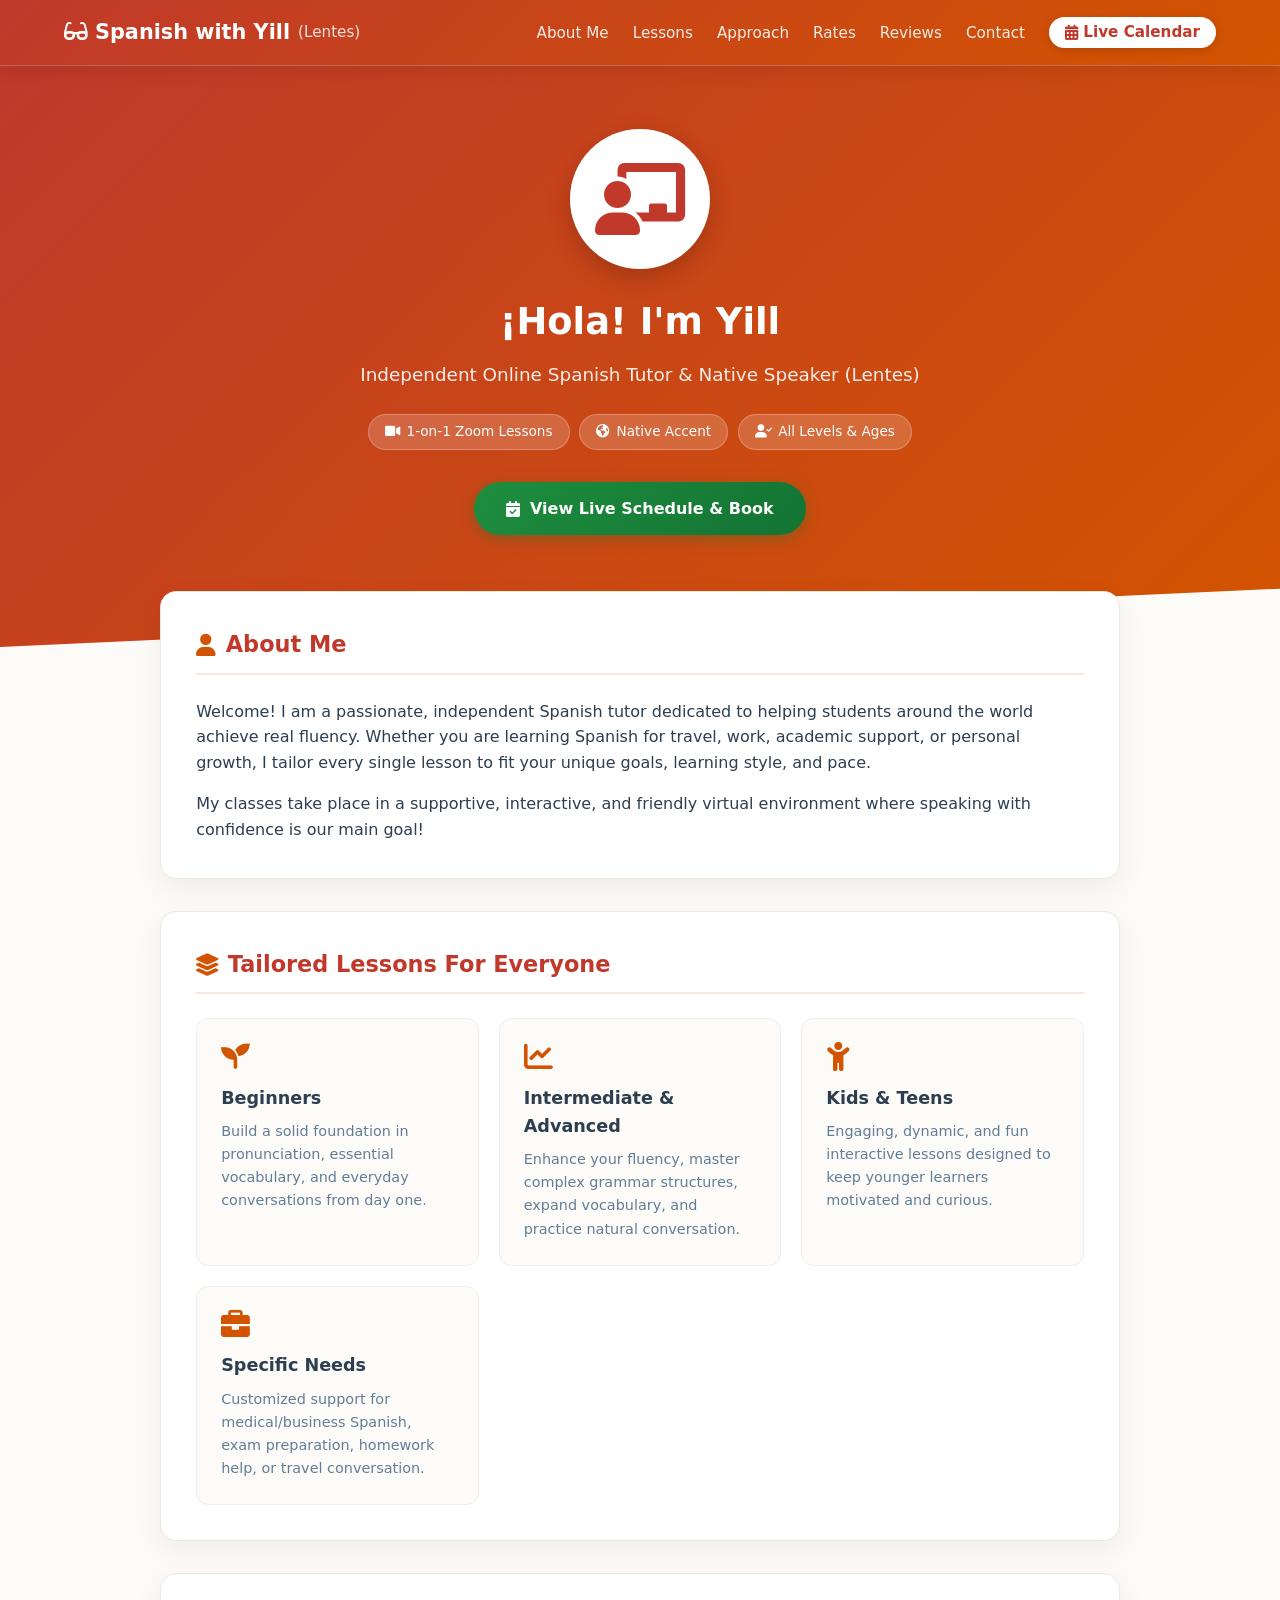
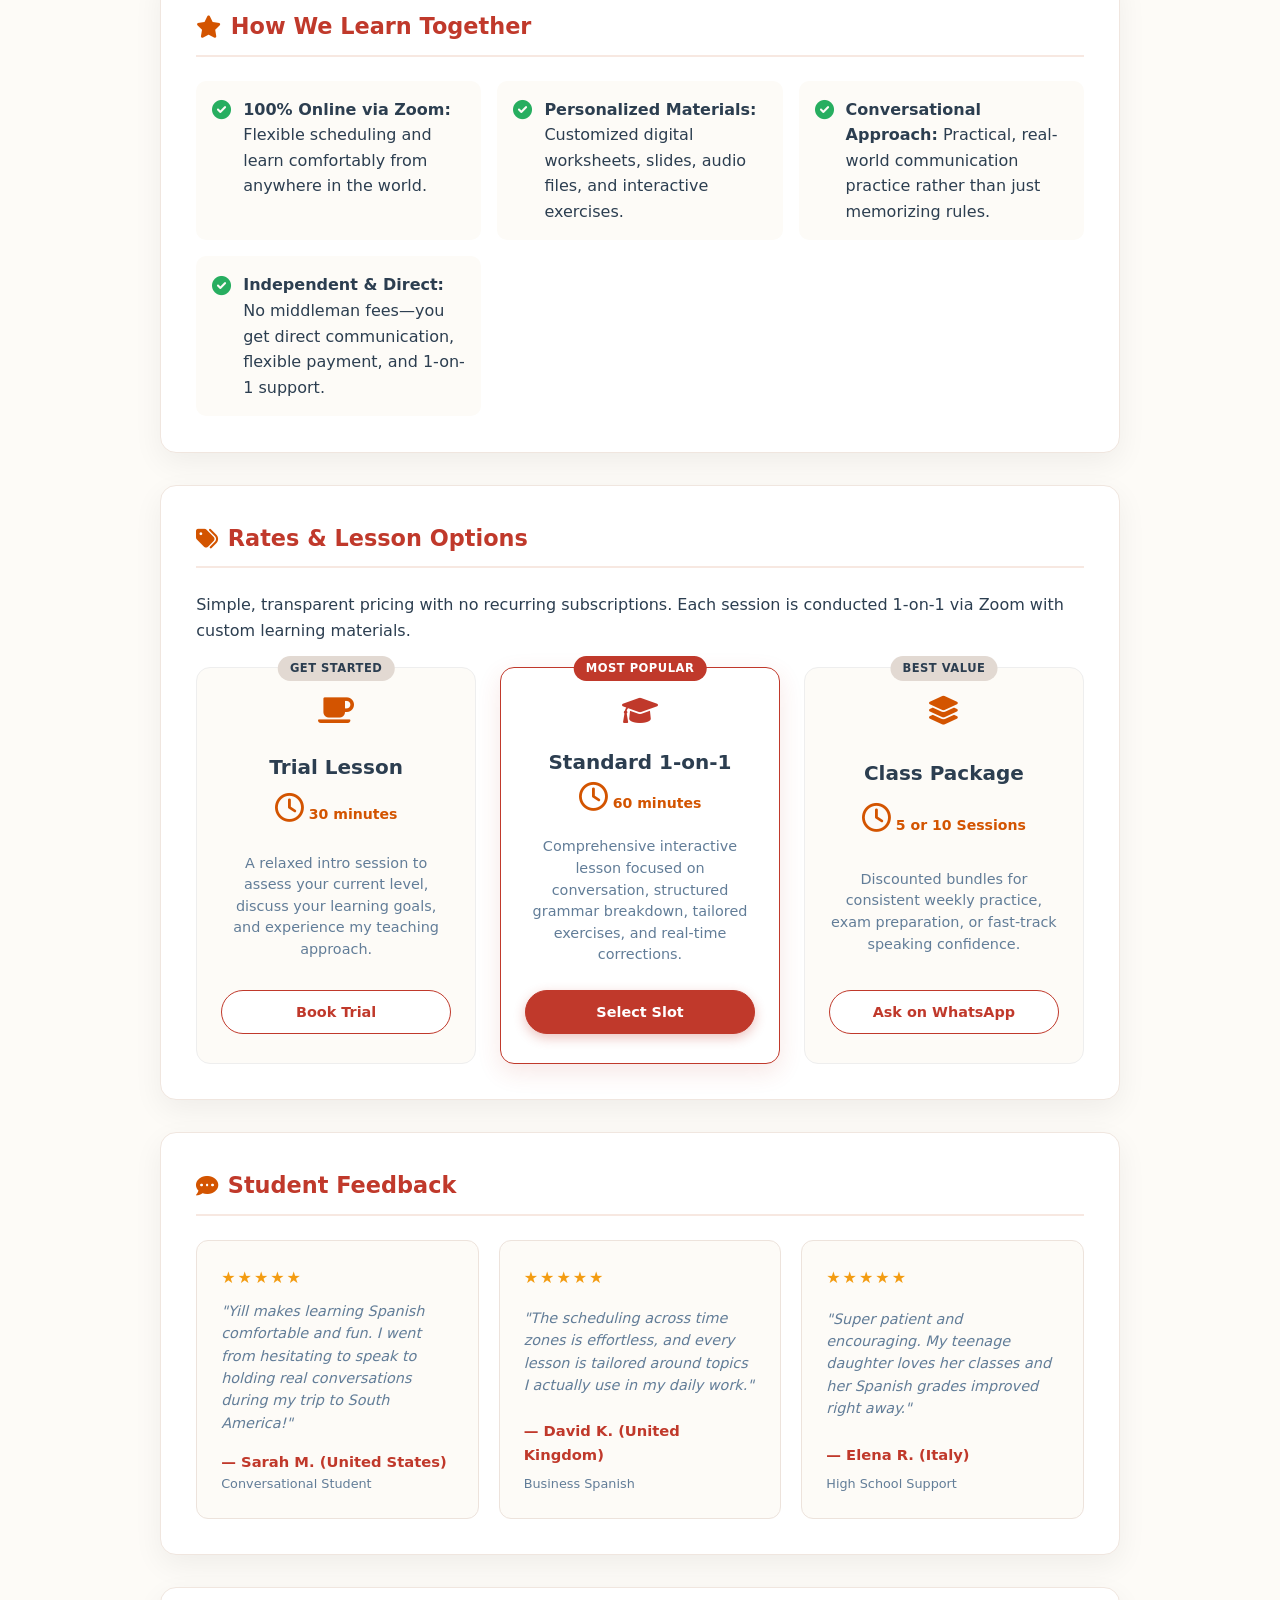
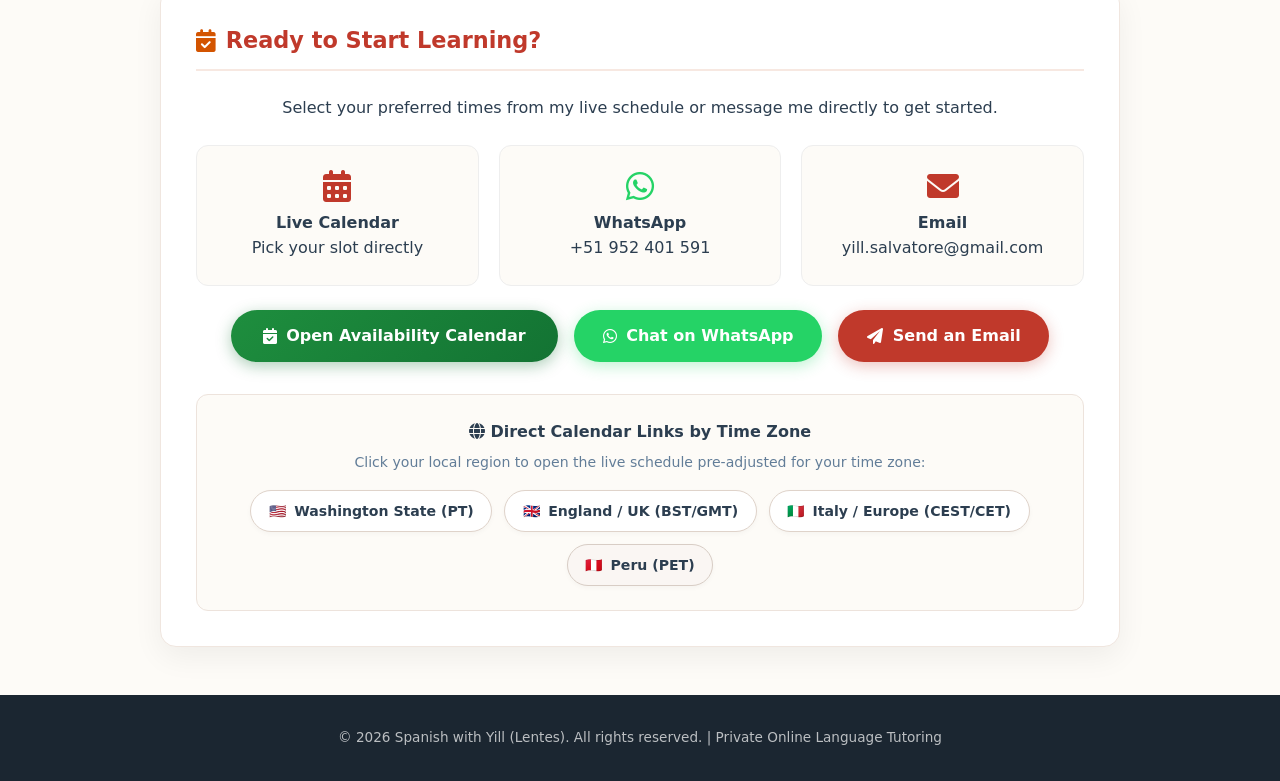
==== index.html @ 36ac023a "cards?" ====
<!DOCTYPE html>
<html lang="en">
<head>
    <meta charset="UTF-8">
    <meta name="viewport" content="width=device-width, initial-scale=1.0">
    <title>Spanish with Yill (Lentes) | Private Online Spanish Tutor</title>
    
    <!-- Meta & Open Graph tags for social / WhatsApp link preview -->
    <meta name="description" content="Personalized 1-on-1 online Spanish tutoring for all levels. Interactive conversational lessons with a native speaker. Check live availability and book your session.">
    <meta property="og:title" content="Spanish with Yill (Lentes) | Private Online Spanish Tutor">
    <meta property="og:description" content="Personalized 1-on-1 online Spanish lessons. Check my live calendar and book your session easily.">
    <meta property="og:type" content="website">

    <!-- Fonts & Icons -->
    <link href="https://cdnjs.cloudflare.com/ajax/libs/font-awesome/6.0.0/css/all.min.css" rel="stylesheet">
    <link rel="stylesheet" href="css/landing.css">
</head>
<body>

    <!-- Navigation Header -->
    <header>
        <div class="nav-container">
            <a href="index.html" class="logo">
                <i class="fas fa-glasses"></i> Spanish with Yill <span style="font-weight: 400; font-size: 0.95rem; opacity: 0.85;">(Lentes)</span>
            </a>
            <button class="mobile-toggle" id="mobileMenuBtn" aria-label="Toggle navigation">
                <i class="fas fa-bars"></i>
            </button>
            <ul class="nav-links" id="navLinks">
                <li><a href="#about">About Me</a></li>
                <li><a href="#services">Lessons</a></li>
                <li><a href="#methodology">Approach</a></li>
                <li><a href="#pricing">Rates</a></li>
                <li><a href="#reviews">Reviews</a></li>
                <li><a href="#contact">Contact</a></li>
                <li><a href="spanish-classes.html" class="nav-cta"><i class="fas fa-calendar-alt"></i> Live Calendar</a></li>
            </ul>
        </div>
    </header>

    <!-- Hero Section -->
    <section class="hero">
        <div class="hero-content">
            <div class="profile-avatar">
                <i class="fas fa-chalkboard-teacher"></i>
            </div>
            <h1>¡Hola! I'm Yill</h1>
            <p class="subtitle">Independent Online Spanish Tutor & Native Speaker (Lentes)</p>
            <div class="hero-tags">
                <span class="tag"><i class="fas fa-video"></i> 1-on-1 Zoom Lessons</span>
                <span class="tag"><i class="fas fa-globe-americas"></i> Native Accent</span>
                <span class="tag"><i class="fas fa-user-check"></i> All Levels & Ages</span>
            </div>
            <div class="hero-cta">
                <a href="spanish-classes.html" class="btn-calendar">
                    <i class="fas fa-calendar-check"></i> View Live Schedule & Book
                </a>
            </div>
        </div>
    </section>

    <!-- Main Container -->
    <main class="container">

        <!-- About Me Section -->
        <section id="about" class="card">
            <h2 class="section-title"><i class="fas fa-user"></i> About Me</h2>
            <p>
                Welcome! I am a passionate, independent Spanish tutor dedicated to helping students around the world achieve real fluency. Whether you are learning Spanish for travel, work, academic support, or personal growth, I tailor every single lesson to fit your unique goals, learning style, and pace.
            </p>
            <p style="margin-top: 1rem;">
                My classes take place in a supportive, interactive, and friendly virtual environment where speaking with confidence is our main goal!
            </p>
        </section>

        <!-- Services / Who I Teach Section -->
        <section id="services" class="card">
            <h2 class="section-title"><i class="fas fa-layer-group"></i> Tailored Lessons For Everyone</h2>
            <div class="services-grid">
                <div class="service-box">
                    <i class="fas fa-seedling"></i>
                    <h3>Beginners</h3>
                    <p>Build a solid foundation in pronunciation, essential vocabulary, and everyday conversations from day one.</p>
                </div>
                <div class="service-box">
                    <i class="fas fa-chart-line"></i>
                    <h3>Intermediate & Advanced</h3>
                    <p>Enhance your fluency, master complex grammar structures, expand vocabulary, and practice natural conversation.</p>
                </div>
                <div class="service-box">
                    <i class="fas fa-child"></i>
                    <h3>Kids & Teens</h3>
                    <p>Engaging, dynamic, and fun interactive lessons designed to keep younger learners motivated and curious.</p>
                </div>
                <div class="service-box">
                    <i class="fas fa-briefcase"></i>
                    <h3>Specific Needs</h3>
                    <p>Customized support for medical/business Spanish, exam preparation, homework help, or travel conversation.</p>
                </div>
            </div>
        </section>

        <!-- Methodology Section -->
        <section id="methodology" class="card">
            <h2 class="section-title"><i class="fas fa-star"></i> How We Learn Together</h2>
            <ul class="features-list">
                <li>
                    <i class="fas fa-check-circle"></i>
                    <div>
                        <strong>100% Online via Zoom:</strong> Flexible scheduling and learn comfortably from anywhere in the world.
                    </div>
                </li>
                <li>
                    <i class="fas fa-check-circle"></i>
                    <div>
                        <strong>Personalized Materials:</strong> Customized digital worksheets, slides, audio files, and interactive exercises.
                    </div>
                </li>
                <li>
                    <i class="fas fa-check-circle"></i>
                    <div>
                        <strong>Conversational Approach:</strong> Practical, real-world communication practice rather than just memorizing rules.
                    </div>
                </li>
                <li>
                    <i class="fas fa-check-circle"></i>
                    <div>
                        <strong>Independent & Direct:</strong> No middleman fees—you get direct communication, flexible payment, and 1-on-1 support.
                    </div>
                </li>
            </ul>
        </section>

        <!-- Rates & Packages Section -->
        <section id="pricing" class="card">
            <h2 class="section-title"><i class="fas fa-tags"></i> Rates & Lesson Options</h2>
            <p style="margin-bottom: 1.5rem;">
                Simple, transparent pricing with no recurring subscriptions. Each session is conducted 1-on-1 via Zoom with custom learning materials.
            </p>
            <div class="services-grid pricing-grid">
                <div class="service-box pricing-card">
                    <div class="pricing-badge">Get Started</div>
                    <i class="fas fa-coffee" style="font-size: 1.8rem; color: var(--secondary); margin-bottom: 0.75rem;"></i>
                    <h3>Trial Lesson</h3>
                    <div class="pricing-time"><i class="far fa-clock"></i> 30 minutes</div>
                    <p class="pricing-desc">A relaxed intro session to assess your current level, discuss your learning goals, and experience my teaching approach.</p>
                    <a href="spanish-classes.html" class="btn-price-cta">Book Trial</a>
                </div>
                <div class="service-box pricing-card featured">
                    <div class="pricing-badge highlight">Most Popular</div>
                    <i class="fas fa-graduation-cap" style="font-size: 1.8rem; color: var(--primary); margin-bottom: 0.75rem;"></i>
                    <h3>Standard 1-on-1</h3>
                    <div class="pricing-time"><i class="far fa-clock"></i> 60 minutes</div>
                    <p class="pricing-desc">Comprehensive interactive lesson focused on conversation, structured grammar breakdown, tailored exercises, and real-time corrections.</p>
                    <a href="spanish-classes.html" class="btn-price-cta featured-btn">Select Slot</a>
                </div>
                <div class="service-box pricing-card">
                    <div class="pricing-badge">Best Value</div>
                    <i class="fas fa-layer-group" style="font-size: 1.8rem; color: var(--secondary); margin-bottom: 0.75rem;"></i>
                    <h3>Class Package</h3>
                    <div class="pricing-time"><i class="far fa-clock"></i> 5 or 10 Sessions</div>
                    <p class="pricing-desc">Discounted bundles for consistent weekly practice, exam preparation, or fast-track speaking confidence.</p>
                    <a href="https://wa.me/51952401591?text=Hi%20Yill,%20I'm%20interested%20in%20learning%20more%20about%20your%20class%20packages!" target="_blank" class="btn-price-cta">Ask on WhatsApp</a>
                </div>
            </div>
        </section>

        <!-- Student Reviews / Testimonials -->
        <section id="reviews" class="card">
            <h2 class="section-title"><i class="fas fa-comment-dots"></i> Student Feedback</h2>
            <div class="services-grid testimonials-grid">
                <div class="service-box testimonial-card">
                    <div class="stars">★★★★★</div>
                    <p class="quote">"Yill makes learning Spanish comfortable and fun. I went from hesitating to speak to holding real conversations during my trip to South America!"</p>
                    <div class="author">— Sarah M. (United States)</div>
                    <div class="role">Conversational Student</div>
                </div>
                <div class="service-box testimonial-card">
                    <div class="stars">★★★★★</div>
                    <p class="quote">"The scheduling across time zones is effortless, and every lesson is tailored around topics I actually use in my daily work."</p>
                    <div class="author">— David K. (United Kingdom)</div>
                    <div class="role">Business Spanish</div>
                </div>
                <div class="service-box testimonial-card">
                    <div class="stars">★★★★★</div>
                    <p class="quote">"Super patient and encouraging. My teenage daughter loves her classes and her Spanish grades improved right away."</p>
                    <div class="author">— Elena R. (Italy)</div>
                    <div class="role">High School Support</div>
                </div>
            </div>
        </section>

        <!-- Contact & Booking Section -->
        <section id="contact" class="card">
            <h2 class="section-title"><i class="fas fa-calendar-check"></i> Ready to Start Learning?</h2>
            <p style="text-align: center; margin-bottom: 1.5rem;">
                Select your preferred times from my live schedule or message me directly to get started.
            </p>
            
            <div class="contact-grid">
                <a href="spanish-classes.html" class="contact-card">
                    <i class="fas fa-calendar-alt"></i>
                    <h4>Live Calendar</h4>
                    <p>Pick your slot directly</p>
                </a>
                <a href="https://wa.me/51952401591" target="_blank" class="contact-card">
                    <i class="fab fa-whatsapp" style="color: #25d366;"></i>
                    <h4>WhatsApp</h4>
                    <p>+51 952 401 591</p>
                </a>
                <a href="mailto:yill.salvatore@gmail.com" class="contact-card">
                    <i class="fas fa-envelope"></i>
                    <h4>Email</h4>
                    <p>yill.salvatore@gmail.com</p>
                </a>
            </div>

            <!-- Primary Action Buttons -->
            <div class="cta-container">
                <a href="spanish-classes.html" class="btn-calendar">
                    <i class="fas fa-calendar-check"></i> Open Availability Calendar
                </a>
                <a href="https://wa.me/51952401591" target="_blank" class="btn-whatsapp">
                    <i class="fab fa-whatsapp"></i> Chat on WhatsApp
                </a>
                <a href="mailto:yill.salvatore@gmail.com" class="btn-email">
                    <i class="fas fa-paper-plane"></i> Send an Email
                </a>
            </div>

            <!-- Timezone Direct Links (Peru at the end) -->
            <div class="tz-selector-card">
                <h4><i class="fas fa-globe"></i> Direct Calendar Links by Time Zone</h4>
                <p>Click your local region to open the live schedule pre-adjusted for your time zone:</p>
                <div class="tz-badges">
                    <a href="washington.html" class="tz-badge">
                        <span>🇺🇸</span> Washington State (PT)
                    </a>
                    <a href="london.html" class="tz-badge">
                        <span>🇬🇧</span> England / UK (BST/GMT)
                    </a>
                    <a href="rome.html" class="tz-badge">
                        <span>🇮🇹</span> Italy / Europe (CEST/CET)
                    </a>
                    <a href="peru.html" class="tz-badge" style="background: #faf6f3; border-color: #d8cdc5;">
                        <span>🇵🇪</span> Peru (PET)
                    </a>
                </div>
            </div>
        </section>

    </main>

    <!-- Footer -->
    <footer>
        <p>&copy; 2026 Spanish with Yill (Lentes). All rights reserved. | Private Online Language Tutoring</p>
    </footer>

    <!-- JavaScript -->
    <script src="js/landing.js"></script>
</body>
</html>
---- css/landing.css ----
:root {
    --primary: #c0392b; /* Warm Red/Spanish feel */
    --secondary: #d35400; /* Vibrant Orange */
    --accent: #f1c40f; /* Warm Gold */
    --bg-light: #fdfbf7; /* Warm Off-White */
    --text-dark: #2c3e50;
    --text-muted: #627d98;
    --white: #ffffff;
    --card-shadow: 0 10px 30px rgba(0, 0, 0, 0.06);
    --transition: all 0.3s cubic-bezier(0.25, 0.8, 0.25, 1);
}

* {
    margin: 0;
    padding: 0;
    box-sizing: border-box;
    font-family: 'Segoe UI', system-ui, -apple-system, sans-serif;
}

html {
    scroll-behavior: smooth;
}

body {
    background-color: var(--bg-light);
    color: var(--text-dark);
    line-height: 1.6;
    overflow-x: hidden;
}

/* Navigation */
header {
    background: linear-gradient(135deg, var(--primary), var(--secondary));
    color: var(--white);
    padding: 1rem 0;
    position: sticky;
    top: 0;
    z-index: 1000;
    box-shadow: 0 4px 20px rgba(0,0,0,0.1);
}

.nav-container {
    max-width: 1200px;
    margin: 0 auto;
    display: flex;
    justify-content: space-between;
    align-items: center;
    padding: 0 1.5rem;
}

.logo {
    font-size: 1.3rem;
    font-weight: 700;
    display: flex;
    align-items: center;
    gap: 0.5rem;
    color: var(--white);
    text-decoration: none;
}

.nav-links {
    display: flex;
    list-style: none;
    gap: 1.5rem;
    align-items: center;
}

.nav-links a {
    color: rgba(255, 255, 255, 0.9);
    text-decoration: none;
    font-weight: 500;
    font-size: 0.95rem;
    transition: var(--transition);
}

.nav-links a:hover {
    color: var(--accent);
}

.nav-cta {
    background: var(--white);
    color: var(--primary) !important;
    padding: 0.4rem 1rem;
    border-radius: 20px;
    font-weight: 600 !important;
    box-shadow: 0 2px 8px rgba(0,0,0,0.15);
}

.nav-cta:hover {
    background: var(--accent);
    color: var(--text-dark) !important;
    transform: translateY(-1px);
}

/* Mobile Menu Toggle Button */
.mobile-toggle {
    display: none;
    background: none;
    border: none;
    color: var(--white);
    font-size: 1.5rem;
    cursor: pointer;
}

/* Hero Section */
.hero {
    background: linear-gradient(135deg, var(--primary), var(--secondary));
    color: var(--white);
    padding: 4rem 1.5rem 7rem;
    text-align: center;
    clip-path: polygon(0 0, 100% 0, 100% 90%, 0 100%);
}

.hero-content {
    max-width: 800px;
    margin: 0 auto;
    animation: fadeInUp 0.8s ease-out;
}

.profile-avatar {
    width: 140px;
    height: 140px;
    margin: 0 auto 1.5rem;
    border-radius: 50%;
    border: 4px solid rgba(255, 255, 255, 0.4);
    background: var(--white);
    color: var(--primary);
    display: flex;
    align-items: center;
    justify-content: center;
    font-size: 4.5rem;
    box-shadow: 0 8px 25px rgba(0,0,0,0.2);
    transition: var(--transition);
}

.profile-avatar:hover {
    transform: scale(1.05) rotate(3deg);
    border-color: var(--accent);
}

.hero h1 {
    font-size: 2.3rem;
    margin-bottom: 0.5rem;
    font-weight: 800;
}

.hero p.subtitle {
    font-size: 1.15rem;
    color: rgba(255, 255, 255, 0.9);
    margin-bottom: 1.5rem;
}

.hero-tags {
    display: flex;
    justify-content: center;
    gap: 0.6rem;
    flex-wrap: wrap;
}

.tag {
    background: rgba(255, 255, 255, 0.18);
    backdrop-filter: blur(5px);
    padding: 0.4rem 1rem;
    border-radius: 50px;
    font-size: 0.85rem;
    border: 1px solid rgba(255, 255, 255, 0.25);
    display: flex;
    align-items: center;
    gap: 0.4rem;
}

.hero-cta {
    margin-top: 2rem;
    display: flex;
    justify-content: center;
    gap: 1rem;
    flex-wrap: wrap;
}

/* Main Container */
.container {
    max-width: 1000px;
    margin: -3.5rem auto 3rem;
    padding: 0 1.25rem;
    position: relative;
    z-index: 10;
}

/* Card Section */
.card {
    background: var(--white);
    border-radius: 16px;
    padding: 2.2rem;
    margin-bottom: 2rem;
    box-shadow: var(--card-shadow);
    opacity: 1;
    transform: none;
    transition: var(--transition);
    border: 1px solid #f0e6df;
}

.card.visible {
    opacity: 1;
    transform: translateY(0);
}

.section-title {
    font-size: 1.4rem;
    color: var(--primary);
    margin-bottom: 1.5rem;
    display: flex;
    align-items: center;
    gap: 0.6rem;
    border-bottom: 2px solid #f7e8e1;
    padding-bottom: 0.6rem;
}

.section-title i {
    color: var(--secondary);
}

/* Services Grid */
.services-grid {
    display: grid;
    grid-template-columns: repeat(auto-fit, minmax(220px, 1fr));
    gap: 1.25rem;
}

.service-box {
    background: var(--bg-light);
    border-radius: 12px;
    padding: 1.5rem;
    border: 1px solid #eee;
    transition: var(--transition);
    text-align: left;
}

.service-box:hover {
    transform: translateY(-5px);
    box-shadow: 0 8px 20px rgba(0,0,0,0.05);
    border-color: var(--secondary);
}

.service-box i {
    font-size: 1.8rem;
    color: var(--secondary);
    margin-bottom: 0.75rem;
}

.service-box h3 {
    font-size: 1.1rem;
    margin-bottom: 0.5rem;
    color: var(--text-dark);
}

.service-box p {
    font-size: 0.9rem;
    color: var(--text-muted);
}

/* Methodology List */
.features-list {
    list-style: none;
    display: grid;
    grid-template-columns: repeat(auto-fit, minmax(280px, 1fr));
    gap: 1rem;
}

.features-list li {
    display: flex;
    align-items: flex-start;
    gap: 0.75rem;
    background: var(--bg-light);
    padding: 1rem;
    border-radius: 10px;
}

.features-list i {
    color: #27ae60;
    font-size: 1.2rem;
    margin-top: 0.2rem;
}

/* Call To Action Buttons */
.cta-container {
    display: flex;
    gap: 1rem;
    justify-content: center;
    flex-wrap: wrap;
    margin-top: 1.5rem;
}

.btn-calendar {
    background: linear-gradient(135deg, #1e8e3e, #137333);
    color: var(--white);
    text-decoration: none;
    padding: 0.85rem 2rem;
    border-radius: 30px;
    font-weight: 700;
    display: inline-flex;
    align-items: center;
    gap: 0.6rem;
    box-shadow: 0 4px 15px rgba(19, 115, 51, 0.35);
    transition: var(--transition);
}

.btn-calendar:hover {
    background: linear-gradient(135deg, #1b8037, #0d5c27);
    transform: translateY(-2px);
    box-shadow: 0 6px 20px rgba(19, 115, 51, 0.45);
}

.btn-zoom {
    background: #2D8CFF; /* Zoom Blue */
    color: var(--white);
    text-decoration: none;
    padding: 0.8rem 1.8rem;
    border-radius: 30px;
    font-weight: 600;
    display: inline-flex;
    align-items: center;
    gap: 0.6rem;
    box-shadow: 0 4px 15px rgba(45, 140, 255, 0.3);
    transition: var(--transition);
    border: none;
    cursor: pointer;
}

.btn-zoom:hover {
    background: #1a73e8;
    transform: translateY(-2px);
}

.btn-whatsapp {
    background: #25d366;
    color: var(--white);
    text-decoration: none;
    padding: 0.8rem 1.8rem;
    border-radius: 30px;
    font-weight: 600;
    display: inline-flex;
    align-items: center;
    gap: 0.6rem;
    box-shadow: 0 4px 15px rgba(37, 211, 102, 0.3);
    transition: var(--transition);
}

.btn-whatsapp:hover {
    background: #1ebd56;
    transform: translateY(-2px);
}

.btn-email {
    background: var(--primary);
    color: var(--white);
    text-decoration: none;
    padding: 0.8rem 1.8rem;
    border-radius: 30px;
    font-weight: 600;
    display: inline-flex;
    align-items: center;
    gap: 0.6rem;
    box-shadow: 0 4px 15px rgba(192, 57, 43, 0.3);
    transition: var(--transition);
}

.btn-email:hover {
    background: #a93226;
    transform: translateY(-2px);
}

/* Timezone Quick Links Box */
.tz-selector-card {
    margin-top: 2rem;
    background: var(--bg-light);
    border: 1px solid #ede3dc;
    border-radius: 12px;
    padding: 1.5rem;
    text-align: center;
}

.tz-selector-card h4 {
    font-size: 1rem;
    color: var(--text-dark);
    margin-bottom: 0.4rem;
}

.tz-selector-card p {
    font-size: 0.88rem;
    color: var(--text-muted);
    margin-bottom: 1rem;
}

.tz-badges {
    display: flex;
    flex-wrap: wrap;
    justify-content: center;
    gap: 0.75rem;
}

.tz-badge {
    background: var(--white);
    border: 1.5px solid #dfd3ca;
    color: var(--text-dark);
    padding: 0.55rem 1.1rem;
    border-radius: 24px;
    font-size: 0.88rem;
    font-weight: 600;
    text-decoration: none;
    display: inline-flex;
    align-items: center;
    gap: 0.45rem;
    transition: var(--transition);
    box-shadow: 0 2px 5px rgba(0,0,0,0.03);
}

.tz-badge:hover {
    background: var(--primary);
    color: var(--white);
    border-color: var(--primary);
    transform: translateY(-2px);
    box-shadow: 0 4px 12px rgba(192, 57, 43, 0.25);
}

/* Contact Box Grid */
.contact-grid {
    display: grid;
    grid-template-columns: repeat(auto-fit, minmax(200px, 1fr));
    gap: 1.25rem;
    text-align: center;
}

.contact-card {
    padding: 1.5rem;
    border-radius: 12px;
    background: var(--bg-light);
    border: 1px solid #eee;
    text-decoration: none;
    color: inherit;
    display: block;
    transition: var(--transition);
}

.contact-card:hover {
    transform: translateY(-3px);
    border-color: var(--primary);
    box-shadow: 0 6px 16px rgba(0,0,0,0.05);
}

.contact-card i {
    font-size: 2rem;
    color: var(--primary);
    margin-bottom: 0.5rem;
}

/* Footer */
footer {
    text-align: center;
    padding: 2rem 1rem;
    background: #1b2631;
    color: rgba(255, 255, 255, 0.7);
    font-size: 0.85rem;
}

/* Animations */
@keyframes fadeInUp {
    from {
        opacity: 0;
        transform: translateY(20px);
    }
    to {
        opacity: 1;
        transform: translateY(0);
    }
}

/* Responsive Mobile Layout */
@media (max-width: 768px) {
    .mobile-toggle {
        display: block;
    }

    .nav-links {
        display: none;
        flex-direction: column;
        position: absolute;
        top: 100%;
        left: 0;
        width: 100%;
        background: var(--primary);
        padding: 1rem 0;
        box-shadow: 0 10px 15px rgba(0,0,0,0.1);
    }

    .nav-links.active {
        display: flex;
    }

    .nav-links li {
        text-align: center;
        padding: 0.5rem 0;
    }

    .hero {
        padding-top: 3rem;
    }

    .hero h1 {
        font-size: 1.8rem;
    }

    .hero p.subtitle {
        font-size: 1rem;
    }

    .card {
        padding: 1.5rem;
    }

    .cta-container {
        flex-direction: column;
    }

    .btn-calendar, .btn-zoom, .btn-whatsapp, .btn-email {
        width: 100%;
        justify-content: center;
    }

    .tz-badges {
        flex-direction: column;
    }

    .tz-badge {
        width: 100%;
        justify-content: center;
    }
}

/* Pricing Grid */
.pricing-grid {
    display: grid;
    grid-template-columns: repeat(auto-fit, minmax(240px, 1fr));
    gap: 1.5rem;
    margin-top: 1rem;
}

.pricing-card {
    background: var(--bg-light);
    border: 1.5px solid #eee;
    border-radius: 14px;
    padding: 1.8rem 1.5rem;
    text-align: center;
    position: relative;
    display: flex;
    flex-direction: column;
    justify-content: space-between;
    transition: var(--transition);
}

.pricing-card:hover {
    transform: translateY(-5px);
    box-shadow: 0 10px 25px rgba(0,0,0,0.06);
    border-color: var(--secondary);
}

.pricing-card.featured {
    border-color: var(--primary);
    background: var(--white);
    box-shadow: 0 8px 24px rgba(192, 57, 43, 0.12);
}

.pricing-badge {
    position: absolute;
    top: -12px;
    left: 50%;
    transform: translateX(-50%);
    background: #e2d9d2;
    color: var(--text-dark);
    font-size: 0.72rem;
    font-weight: 700;
    text-transform: uppercase;
    letter-spacing: 0.5px;
    padding: 3px 12px;
    border-radius: 20px;
}

.pricing-badge.highlight {
    background: var(--primary);
    color: var(--white);
}

.pricing-card h3 {
    font-size: 1.25rem;
    color: var(--text-dark);
    margin-top: 0.5rem;
    margin-bottom: 0.3rem;
}

.pricing-time {
    font-size: 0.88rem;
    color: var(--secondary);
    font-weight: 600;
    margin-bottom: 0.8rem;
    display: inline-flex;
    align-items: center;
    gap: 5px;
    justify-content: center;
}

.pricing-desc {
    font-size: 0.9rem;
    color: var(--text-muted);
    margin-bottom: 1.5rem;
    line-height: 1.5;
}

.btn-price-cta {
    background: var(--white);
    color: var(--primary);
    border: 1.5px solid var(--primary);
    padding: 0.6rem 1.4rem;
    border-radius: 25px;
    text-decoration: none;
    font-weight: 600;
    font-size: 0.9rem;
    display: inline-block;
    transition: var(--transition);
}

.btn-price-cta:hover {
    background: var(--primary);
    color: var(--white);
    transform: translateY(-2px);
}

.featured-btn {
    background: var(--primary);
    color: var(--white);
    box-shadow: 0 4px 12px rgba(192, 57, 43, 0.3);
}

.featured-btn:hover {
    background: #a93226;
}

/* Testimonials Grid */
.testimonials-grid {
    display: grid;
    grid-template-columns: repeat(auto-fit, minmax(260px, 1fr));
    gap: 1.25rem;
}

.testimonial-card {
    background: var(--bg-light);
    border: 1px solid #ede3dc;
    border-radius: 12px;
    padding: 1.5rem;
    display: flex;
    flex-direction: column;
    justify-content: space-between;
    transition: var(--transition);
}

.testimonial-card:hover {
    transform: translateY(-3px);
    box-shadow: 0 6px 18px rgba(0,0,0,0.05);
    border-color: var(--secondary);
}

.stars {
    color: #f39c12;
    font-size: 1rem;
    margin-bottom: 0.6rem;
    letter-spacing: 2px;
}

.quote {
    font-size: 0.92rem;
    color: var(--text-dark);
    font-style: italic;
    line-height: 1.55;
    margin-bottom: 1rem;
}

.author {
    font-weight: 700;
    font-size: 0.92rem;
    color: var(--primary);
}

.role {
    font-size: 0.8rem;
    color: var(--text-muted);
}
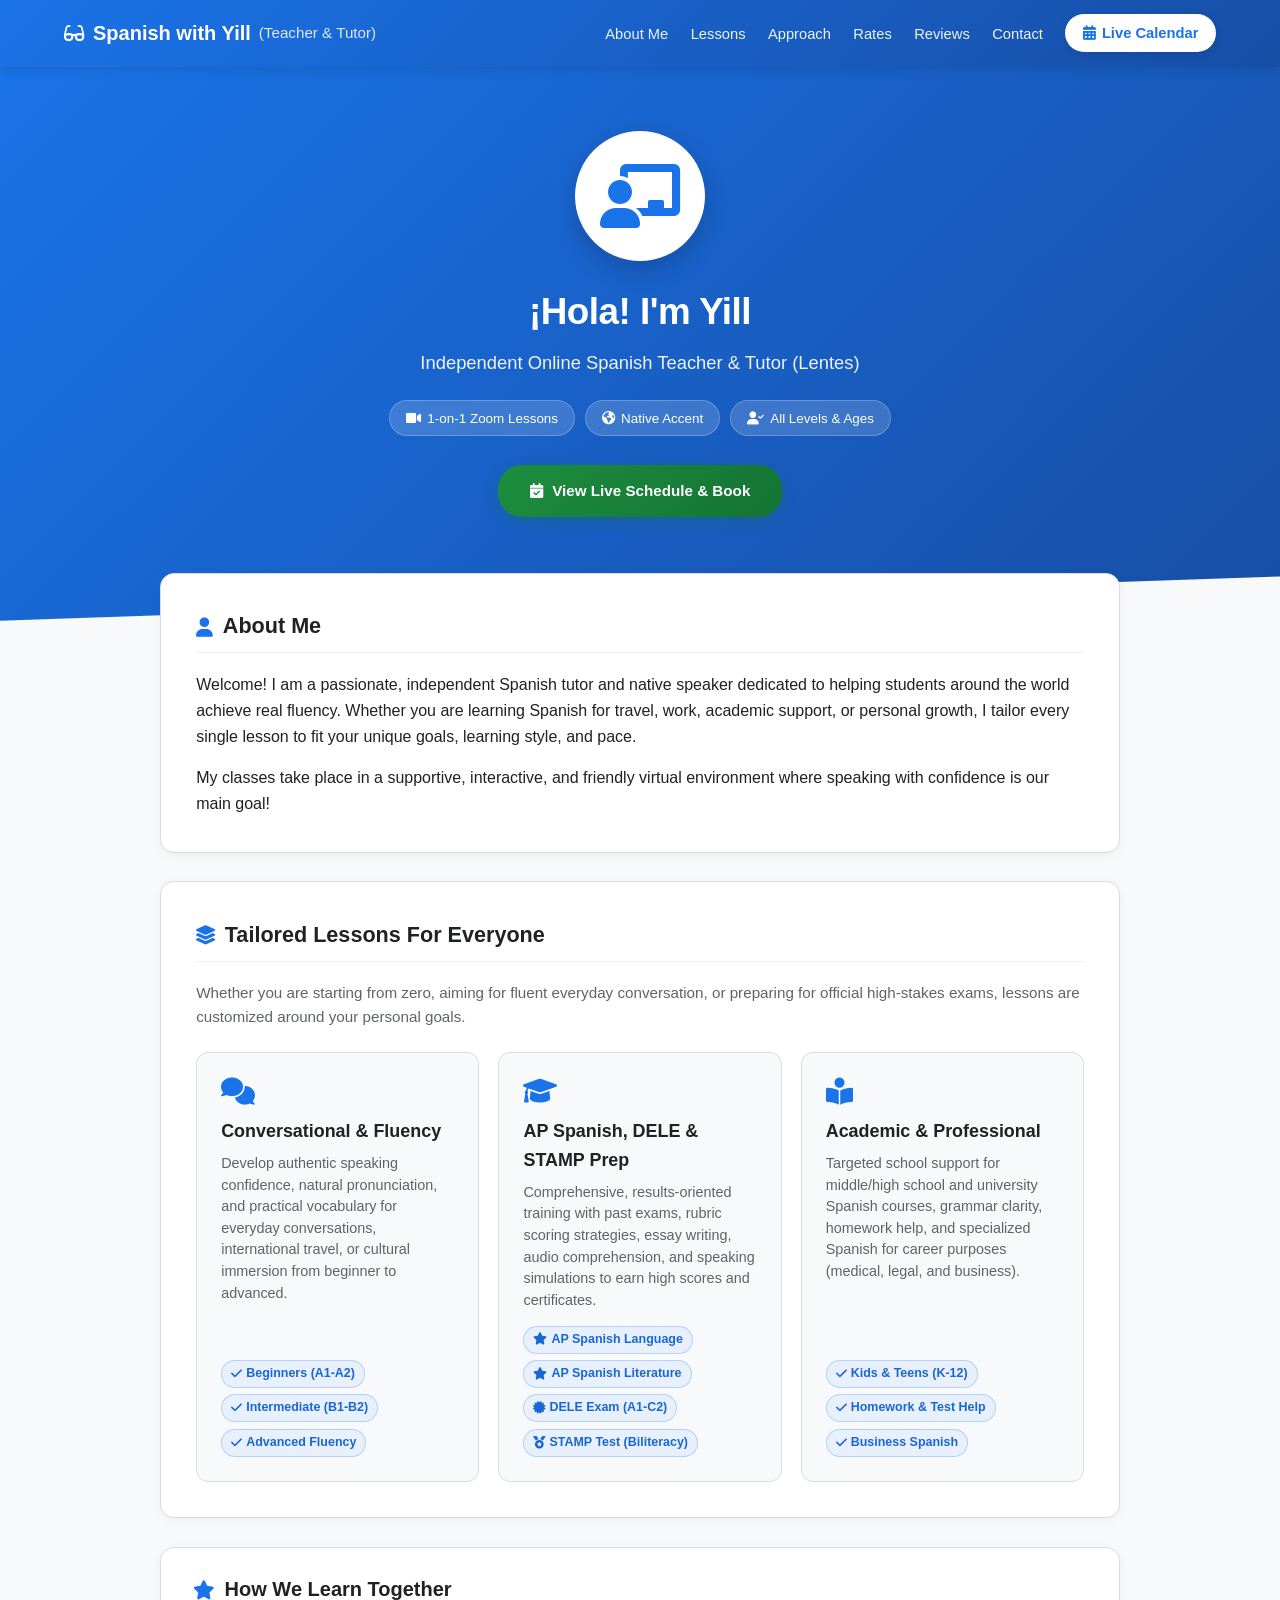
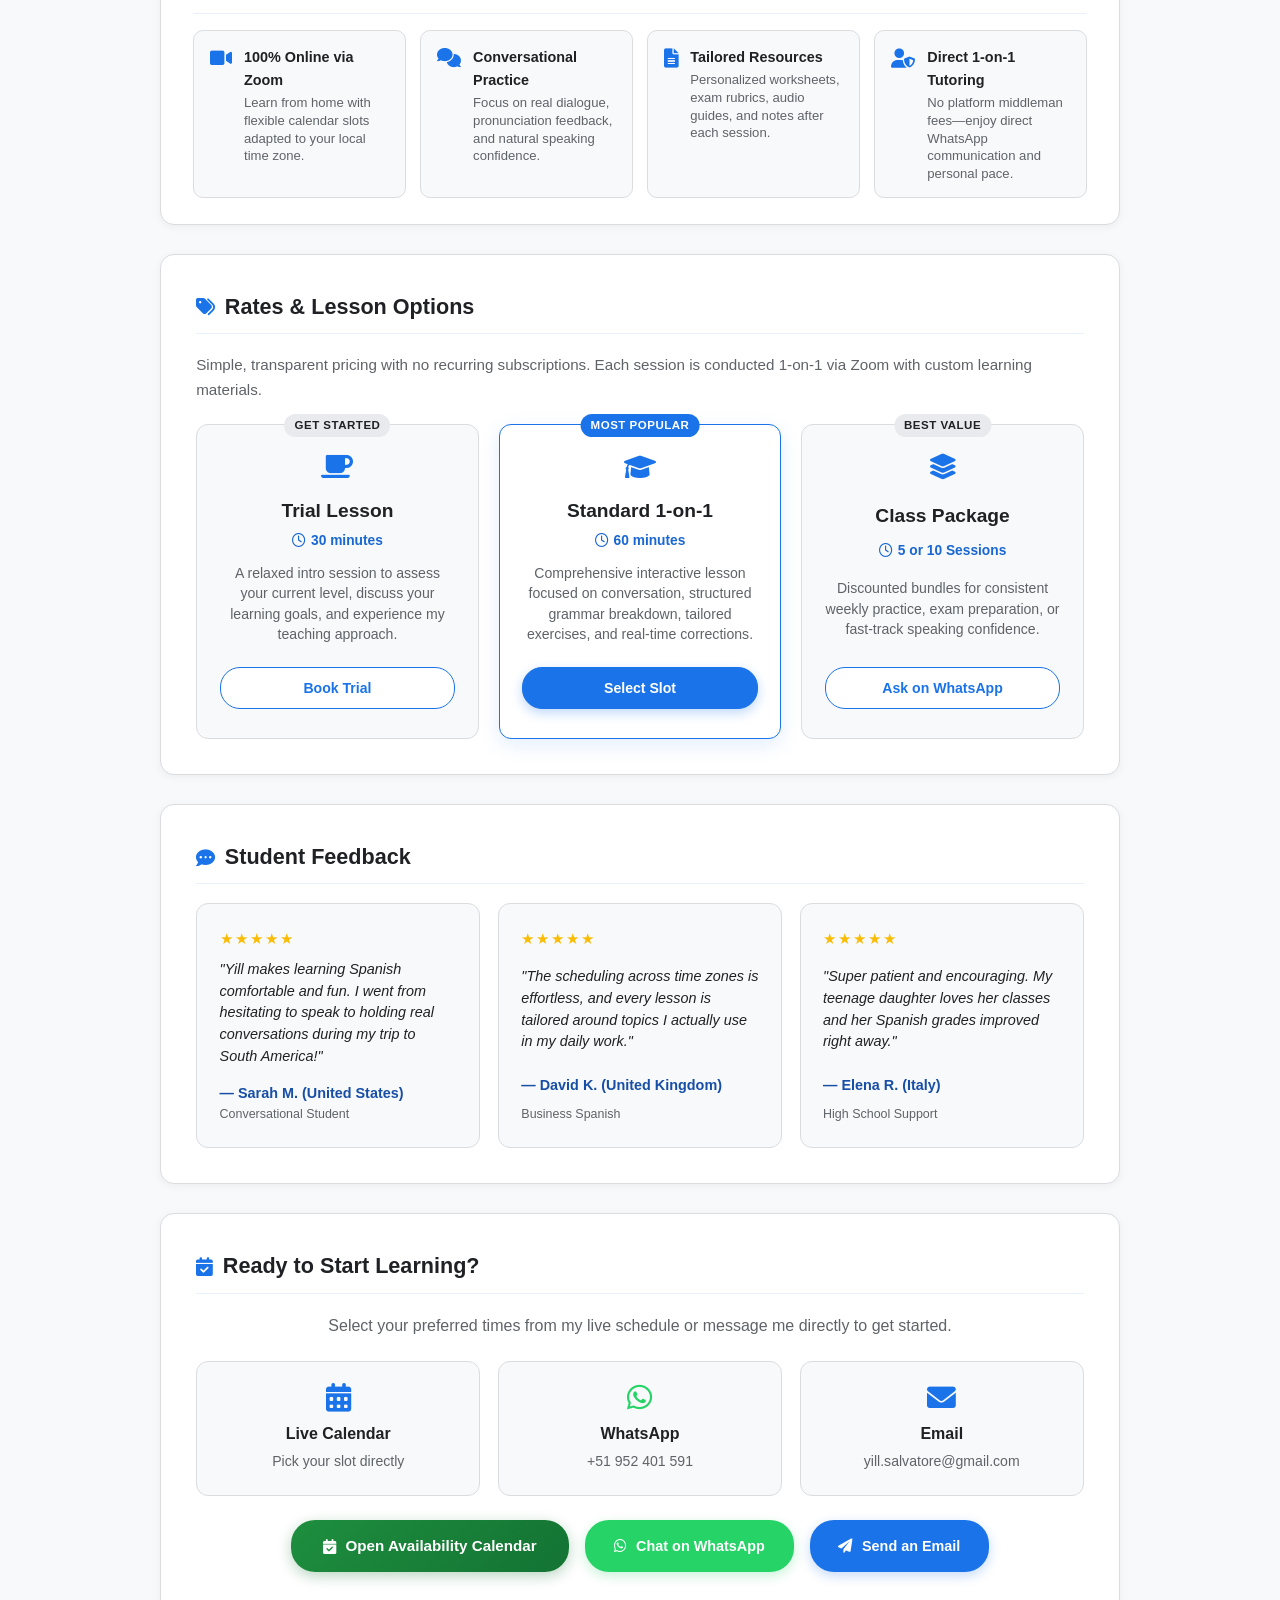
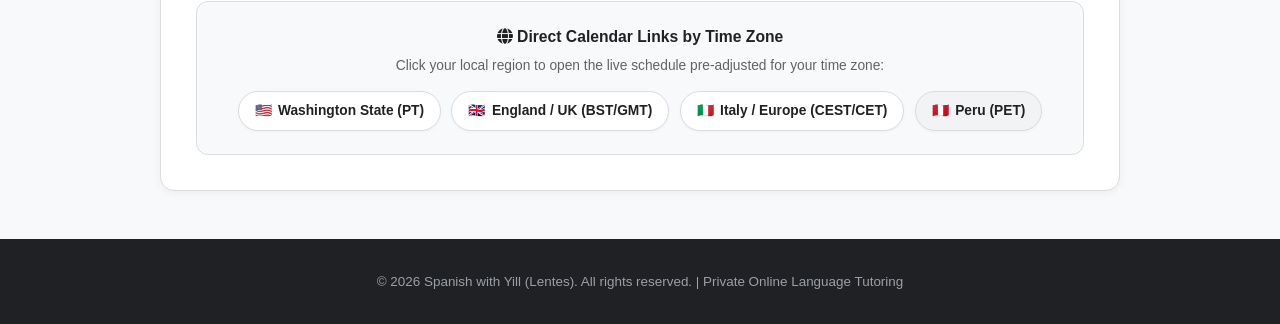
==== commit f70ee17c: "new color" ====
--- a/index.html
+++ b/index.html
@@ -3,11 +3,11 @@
 <head>
     <meta charset="UTF-8">
     <meta name="viewport" content="width=device-width, initial-scale=1.0">
-    <title>Spanish with Yill (Lentes) | Private Online Spanish Tutor</title>
+    <title>Spanish with Yill (Lentes) | Online Spanish Teacher & Tutor</title>
     
     <!-- Meta & Open Graph tags for social / WhatsApp link preview -->
     <meta name="description" content="Personalized 1-on-1 online Spanish tutoring for all levels. Interactive conversational lessons with a native speaker. Check live availability and book your session.">
-    <meta property="og:title" content="Spanish with Yill (Lentes) | Private Online Spanish Tutor">
+    <meta property="og:title" content="Spanish with Yill (Lentes) | Online Spanish Teacher & Tutor">
     <meta property="og:description" content="Personalized 1-on-1 online Spanish lessons. Check my live calendar and book your session easily.">
     <meta property="og:type" content="website">
 
@@ -21,7 +21,7 @@
     <header>
         <div class="nav-container">
             <a href="index.html" class="logo">
-                <i class="fas fa-glasses"></i> Spanish with Yill <span style="font-weight: 400; font-size: 0.95rem; opacity: 0.85;">(Lentes)</span>
+                <i class="fas fa-glasses"></i> Spanish with Yill <span style="font-weight: 400; font-size: 0.95rem; opacity: 0.85;">(Teacher & Tutor)</span>
             </a>
             <button class="mobile-toggle" id="mobileMenuBtn" aria-label="Toggle navigation">
                 <i class="fas fa-bars"></i>
@@ -45,7 +45,7 @@
                 <i class="fas fa-chalkboard-teacher"></i>
             </div>
             <h1>¡Hola! I'm Yill</h1>
-            <p class="subtitle">Independent Online Spanish Tutor & Native Speaker (Lentes)</p>
+            <p class="subtitle">Independent Online Spanish Teacher & Tutor (Lentes)</p>
             <div class="hero-tags">
                 <span class="tag"><i class="fas fa-video"></i> 1-on-1 Zoom Lessons</span>
                 <span class="tag"><i class="fas fa-globe-americas"></i> Native Accent</span>
@@ -66,97 +66,129 @@
         <section id="about" class="card">
             <h2 class="section-title"><i class="fas fa-user"></i> About Me</h2>
             <p>
-                Welcome! I am a passionate, independent Spanish tutor dedicated to helping students around the world achieve real fluency. Whether you are learning Spanish for travel, work, academic support, or personal growth, I tailor every single lesson to fit your unique goals, learning style, and pace.
+                Welcome! I am a passionate, independent Spanish tutor and native speaker dedicated to helping students around the world achieve real fluency. Whether you are learning Spanish for travel, work, academic support, or personal growth, I tailor every single lesson to fit your unique goals, learning style, and pace.
             </p>
             <p style="margin-top: 1rem;">
                 My classes take place in a supportive, interactive, and friendly virtual environment where speaking with confidence is our main goal!
             </p>
         </section>
 
-        <!-- Services / Who I Teach Section -->
+        <!-- Services / Who I Teach Section (3 Balanced Columns) -->
         <section id="services" class="card">
             <h2 class="section-title"><i class="fas fa-layer-group"></i> Tailored Lessons For Everyone</h2>
+            <p style="margin-bottom: 1.4rem; color: var(--google-subtext); font-size: 0.95rem;">
+                Whether you are starting from zero, aiming for fluent everyday conversation, or preparing for official high-stakes exams, lessons are customized around your personal goals.
+            </p>
             <div class="services-grid">
+                <!-- Card 1: Conversational -->
                 <div class="service-box">
-                    <i class="fas fa-seedling"></i>
-                    <h3>Beginners</h3>
-                    <p>Build a solid foundation in pronunciation, essential vocabulary, and everyday conversations from day one.</p>
-                </div>
+                    <div>
+                        <i class="fas fa-comments service-main-icon"></i>
+                        <h3>Conversational & Fluency</h3>
+                        <p>Develop authentic speaking confidence, natural pronunciation, and practical vocabulary for everyday conversations, international travel, or cultural immersion from beginner to advanced.</p>
+                    </div>
+                    <div class="exam-badges-list">
+                        <span class="exam-pill"><i class="fas fa-check"></i> Beginners (A1-A2)</span>
+                        <span class="exam-pill"><i class="fas fa-check"></i> Intermediate (B1-B2)</span>
+                        <span class="exam-pill"><i class="fas fa-check"></i> Advanced Fluency</span>
+                    </div>
+                </div>
+
+                <!-- Card 2: Exam Prep (Clean, Peer Styling without High Demand tag) -->
                 <div class="service-box">
-                    <i class="fas fa-chart-line"></i>
-                    <h3>Intermediate & Advanced</h3>
-                    <p>Enhance your fluency, master complex grammar structures, expand vocabulary, and practice natural conversation.</p>
-                </div>
+                    <div>
+                        <i class="fas fa-graduation-cap service-main-icon"></i>
+                        <h3>AP Spanish, DELE & STAMP Prep</h3>
+                        <p>Comprehensive, results-oriented training with past exams, rubric scoring strategies, essay writing, audio comprehension, and speaking simulations to earn high scores and certificates.</p>
+                    </div>
+                    <div class="exam-badges-list">
+                        <span class="exam-pill"><i class="fas fa-star"></i> AP Spanish Language</span>
+                        <span class="exam-pill"><i class="fas fa-star"></i> AP Spanish Literature</span>
+                        <span class="exam-pill"><i class="fas fa-certificate"></i> DELE Exam (A1-C2)</span>
+                        <span class="exam-pill"><i class="fas fa-medal"></i> STAMP Test (Biliteracy)</span>
+                    </div>
+                </div>
+
+                <!-- Card 3: Academic & Professional -->
                 <div class="service-box">
-                    <i class="fas fa-child"></i>
-                    <h3>Kids & Teens</h3>
-                    <p>Engaging, dynamic, and fun interactive lessons designed to keep younger learners motivated and curious.</p>
-                </div>
-                <div class="service-box">
-                    <i class="fas fa-briefcase"></i>
-                    <h3>Specific Needs</h3>
-                    <p>Customized support for medical/business Spanish, exam preparation, homework help, or travel conversation.</p>
-                </div>
-            </div>
-        </section>
-
-        <!-- Methodology Section -->
-        <section id="methodology" class="card">
-            <h2 class="section-title"><i class="fas fa-star"></i> How We Learn Together</h2>
-            <ul class="features-list">
-                <li>
-                    <i class="fas fa-check-circle"></i>
-                    <div>
-                        <strong>100% Online via Zoom:</strong> Flexible scheduling and learn comfortably from anywhere in the world.
-                    </div>
-                </li>
-                <li>
-                    <i class="fas fa-check-circle"></i>
-                    <div>
-                        <strong>Personalized Materials:</strong> Customized digital worksheets, slides, audio files, and interactive exercises.
-                    </div>
-                </li>
-                <li>
-                    <i class="fas fa-check-circle"></i>
-                    <div>
-                        <strong>Conversational Approach:</strong> Practical, real-world communication practice rather than just memorizing rules.
-                    </div>
-                </li>
-                <li>
-                    <i class="fas fa-check-circle"></i>
-                    <div>
-                        <strong>Independent & Direct:</strong> No middleman fees—you get direct communication, flexible payment, and 1-on-1 support.
-                    </div>
-                </li>
-            </ul>
+                    <div>
+                        <i class="fas fa-book-reader service-main-icon"></i>
+                        <h3>Academic & Professional</h3>
+                        <p>Targeted school support for middle/high school and university Spanish courses, grammar clarity, homework help, and specialized Spanish for career purposes (medical, legal, and business).</p>
+                    </div>
+                    <div class="exam-badges-list">
+                        <span class="exam-pill"><i class="fas fa-check"></i> Kids & Teens (K-12)</span>
+                        <span class="exam-pill"><i class="fas fa-check"></i> Homework & Test Help</span>
+                        <span class="exam-pill"><i class="fas fa-check"></i> Business Spanish</span>
+                    </div>
+                </div>
+            </div>
+        </section>
+
+        <!-- Compact Methodology Section (Saves Space) -->
+        <section id="methodology" class="card methodology-compact-card">
+            <div class="methodology-compact-header">
+                <i class="fas fa-star"></i>
+                <h3>How We Learn Together</h3>
+            </div>
+            <div class="methodology-compact-grid">
+                <div class="method-compact-item">
+                    <i class="fas fa-video"></i>
+                    <div>
+                        <strong>100% Online via Zoom</strong>
+                        <p>Learn from home with flexible calendar slots adapted to your local time zone.</p>
+                    </div>
+                </div>
+                <div class="method-compact-item">
+                    <i class="fas fa-comments"></i>
+                    <div>
+                        <strong>Conversational Practice</strong>
+                        <p>Focus on real dialogue, pronunciation feedback, and natural speaking confidence.</p>
+                    </div>
+                </div>
+                <div class="method-compact-item">
+                    <i class="fas fa-file-alt"></i>
+                    <div>
+                        <strong>Tailored Resources</strong>
+                        <p>Personalized worksheets, exam rubrics, audio guides, and notes after each session.</p>
+                    </div>
+                </div>
+                <div class="method-compact-item">
+                    <i class="fas fa-user-shield"></i>
+                    <div>
+                        <strong>Direct 1-on-1 Tutoring</strong>
+                        <p>No platform middleman fees—enjoy direct WhatsApp communication and personal pace.</p>
+                    </div>
+                </div>
+            </div>
         </section>
 
         <!-- Rates & Packages Section -->
         <section id="pricing" class="card">
             <h2 class="section-title"><i class="fas fa-tags"></i> Rates & Lesson Options</h2>
-            <p style="margin-bottom: 1.5rem;">
+            <p style="margin-bottom: 1.4rem; color: var(--google-subtext); font-size: 0.95rem;">
                 Simple, transparent pricing with no recurring subscriptions. Each session is conducted 1-on-1 via Zoom with custom learning materials.
             </p>
-            <div class="services-grid pricing-grid">
-                <div class="service-box pricing-card">
+            <div class="pricing-grid">
+                <div class="pricing-card">
                     <div class="pricing-badge">Get Started</div>
-                    <i class="fas fa-coffee" style="font-size: 1.8rem; color: var(--secondary); margin-bottom: 0.75rem;"></i>
+                    <i class="fas fa-coffee" style="font-size: 1.6rem; color: var(--google-blue); margin-bottom: 0.6rem;"></i>
                     <h3>Trial Lesson</h3>
                     <div class="pricing-time"><i class="far fa-clock"></i> 30 minutes</div>
                     <p class="pricing-desc">A relaxed intro session to assess your current level, discuss your learning goals, and experience my teaching approach.</p>
                     <a href="spanish-classes.html" class="btn-price-cta">Book Trial</a>
                 </div>
-                <div class="service-box pricing-card featured">
+                <div class="pricing-card featured">
                     <div class="pricing-badge highlight">Most Popular</div>
-                    <i class="fas fa-graduation-cap" style="font-size: 1.8rem; color: var(--primary); margin-bottom: 0.75rem;"></i>
+                    <i class="fas fa-graduation-cap" style="font-size: 1.6rem; color: var(--google-blue); margin-bottom: 0.6rem;"></i>
                     <h3>Standard 1-on-1</h3>
                     <div class="pricing-time"><i class="far fa-clock"></i> 60 minutes</div>
                     <p class="pricing-desc">Comprehensive interactive lesson focused on conversation, structured grammar breakdown, tailored exercises, and real-time corrections.</p>
                     <a href="spanish-classes.html" class="btn-price-cta featured-btn">Select Slot</a>
                 </div>
-                <div class="service-box pricing-card">
+                <div class="pricing-card">
                     <div class="pricing-badge">Best Value</div>
-                    <i class="fas fa-layer-group" style="font-size: 1.8rem; color: var(--secondary); margin-bottom: 0.75rem;"></i>
+                    <i class="fas fa-layer-group" style="font-size: 1.6rem; color: var(--google-blue); margin-bottom: 0.6rem;"></i>
                     <h3>Class Package</h3>
                     <div class="pricing-time"><i class="far fa-clock"></i> 5 or 10 Sessions</div>
                     <p class="pricing-desc">Discounted bundles for consistent weekly practice, exam preparation, or fast-track speaking confidence.</p>
@@ -168,20 +200,20 @@
         <!-- Student Reviews / Testimonials -->
         <section id="reviews" class="card">
             <h2 class="section-title"><i class="fas fa-comment-dots"></i> Student Feedback</h2>
-            <div class="services-grid testimonials-grid">
-                <div class="service-box testimonial-card">
+            <div class="testimonials-grid">
+                <div class="testimonial-card">
                     <div class="stars">★★★★★</div>
                     <p class="quote">"Yill makes learning Spanish comfortable and fun. I went from hesitating to speak to holding real conversations during my trip to South America!"</p>
                     <div class="author">— Sarah M. (United States)</div>
                     <div class="role">Conversational Student</div>
                 </div>
-                <div class="service-box testimonial-card">
+                <div class="testimonial-card">
                     <div class="stars">★★★★★</div>
                     <p class="quote">"The scheduling across time zones is effortless, and every lesson is tailored around topics I actually use in my daily work."</p>
                     <div class="author">— David K. (United Kingdom)</div>
                     <div class="role">Business Spanish</div>
                 </div>
-                <div class="service-box testimonial-card">
+                <div class="testimonial-card">
                     <div class="stars">★★★★★</div>
                     <p class="quote">"Super patient and encouraging. My teenage daughter loves her classes and her Spanish grades improved right away."</p>
                     <div class="author">— Elena R. (Italy)</div>
@@ -193,7 +225,7 @@
         <!-- Contact & Booking Section -->
         <section id="contact" class="card">
             <h2 class="section-title"><i class="fas fa-calendar-check"></i> Ready to Start Learning?</h2>
-            <p style="text-align: center; margin-bottom: 1.5rem;">
+            <p style="text-align: center; margin-bottom: 1.4rem; color: var(--google-subtext);">
                 Select your preferred times from my live schedule or message me directly to get started.
             </p>
             
@@ -204,7 +236,7 @@
                     <p>Pick your slot directly</p>
                 </a>
                 <a href="https://wa.me/51952401591" target="_blank" class="contact-card">
-                    <i class="fab fa-whatsapp" style="color: #25d366;"></i>
+                    <i class="fab fa-whatsapp" style="color: var(--whatsapp-green);"></i>
                     <h4>WhatsApp</h4>
                     <p>+51 952 401 591</p>
                 </a>
@@ -242,7 +274,7 @@
                     <a href="rome.html" class="tz-badge">
                         <span>🇮🇹</span> Italy / Europe (CEST/CET)
                     </a>
-                    <a href="peru.html" class="tz-badge" style="background: #faf6f3; border-color: #d8cdc5;">
+                    <a href="peru.html" class="tz-badge" style="background: #f1f3f4;">
                         <span>🇵🇪</span> Peru (PET)
                     </a>
                 </div>
--- a/css/landing.css
+++ b/css/landing.css
@@ -1,20 +1,36 @@
+/* Spanish with Yill (Lentes) - Modern Google-Inspired Theme matching Booking Schedule */
+
 :root {
-    --primary: #c0392b; /* Warm Red/Spanish feel */
-    --secondary: #d35400; /* Vibrant Orange */
-    --accent: #f1c40f; /* Warm Gold */
-    --bg-light: #fdfbf7; /* Warm Off-White */
-    --text-dark: #2c3e50;
-    --text-muted: #627d98;
-    --white: #ffffff;
-    --card-shadow: 0 10px 30px rgba(0, 0, 0, 0.06);
-    --transition: all 0.3s cubic-bezier(0.25, 0.8, 0.25, 1);
+    --google-blue: #1a73e8;
+    --google-blue-hover: #1557b0;
+    --google-blue-dark: #174ea6;
+    --google-bg: #f8f9fa;
+    --card-bg: #ffffff;
+    --google-border: #dadce0;
+    --google-text: #202124;
+    --google-subtext: #5f6368;
+
+    /* Badges & Accents matching calendar slots */
+    --slot-available-bg: #e8f0fe;
+    --slot-available-border: #1a73e8;
+    --slot-available-text: #1967d2;
+
+    /* Green for action / booking / WhatsApp */
+    --whatsapp-green: #25d366;
+    --whatsapp-hover: #1ebd56;
+    --btn-green: #1e8e3e;
+    --btn-green-hover: #137333;
+
+    --card-shadow: 0 2px 10px rgba(0, 0, 0, 0.05);
+    --transition: all 0.25s cubic-bezier(0.25, 0.8, 0.25, 1);
+    --font-family: 'Roboto', -apple-system, BlinkMacSystemFont, "Segoe UI", sans-serif;
 }
 
 * {
     margin: 0;
     padding: 0;
     box-sizing: border-box;
-    font-family: 'Segoe UI', system-ui, -apple-system, sans-serif;
+    font-family: var(--font-family);
 }
 
 html {
@@ -22,21 +38,21 @@
 }
 
 body {
-    background-color: var(--bg-light);
-    color: var(--text-dark);
+    background-color: var(--google-bg);
+    color: var(--google-text);
     line-height: 1.6;
     overflow-x: hidden;
 }
 
-/* Navigation */
+/* Navigation Header */
 header {
-    background: linear-gradient(135deg, var(--primary), var(--secondary));
-    color: var(--white);
-    padding: 1rem 0;
+    background: linear-gradient(135deg, var(--google-blue), var(--google-blue-dark));
+    color: var(--card-bg);
+    padding: 0.9rem 0;
     position: sticky;
     top: 0;
     z-index: 1000;
-    box-shadow: 0 4px 20px rgba(0,0,0,0.1);
+    box-shadow: 0 2px 12px rgba(0,0,0,0.12);
 }
 
 .nav-container {
@@ -49,47 +65,55 @@
 }
 
 .logo {
-    font-size: 1.3rem;
+    font-size: 1.25rem;
     font-weight: 700;
     display: flex;
     align-items: center;
     gap: 0.5rem;
-    color: var(--white);
+    color: var(--card-bg);
     text-decoration: none;
 }
 
+.logo i {
+    font-size: 1.15rem;
+}
+
 .nav-links {
     display: flex;
     list-style: none;
-    gap: 1.5rem;
+    gap: 1.4rem;
     align-items: center;
 }
 
 .nav-links a {
-    color: rgba(255, 255, 255, 0.9);
+    color: rgba(255, 255, 255, 0.92);
     text-decoration: none;
     font-weight: 500;
-    font-size: 0.95rem;
+    font-size: 0.92rem;
     transition: var(--transition);
 }
 
 .nav-links a:hover {
-    color: var(--accent);
+    color: #ffffff;
+    text-shadow: 0 0 8px rgba(255,255,255,0.4);
 }
 
 .nav-cta {
-    background: var(--white);
-    color: var(--primary) !important;
-    padding: 0.4rem 1rem;
+    background: var(--card-bg);
+    color: var(--google-blue) !important;
+    padding: 0.45rem 1.1rem;
     border-radius: 20px;
-    font-weight: 600 !important;
-    box-shadow: 0 2px 8px rgba(0,0,0,0.15);
+    font-weight: 700 !important;
+    box-shadow: 0 2px 8px rgba(0,0,0,0.12);
+    display: inline-flex;
+    align-items: center;
+    gap: 6px;
 }
 
 .nav-cta:hover {
-    background: var(--accent);
-    color: var(--text-dark) !important;
+    background: #f1f3f4;
     transform: translateY(-1px);
+    box-shadow: 0 4px 12px rgba(0,0,0,0.18);
 }
 
 /* Mobile Menu Toggle Button */
@@ -97,57 +121,59 @@
     display: none;
     background: none;
     border: none;
-    color: var(--white);
-    font-size: 1.5rem;
+    color: var(--card-bg);
+    font-size: 1.4rem;
     cursor: pointer;
 }
 
 /* Hero Section */
 .hero {
-    background: linear-gradient(135deg, var(--primary), var(--secondary));
-    color: var(--white);
-    padding: 4rem 1.5rem 7rem;
+    background: linear-gradient(135deg, var(--google-blue) 0%, var(--google-blue-dark) 100%);
+    color: var(--card-bg);
+    padding: 4rem 1.5rem 6.5rem;
     text-align: center;
-    clip-path: polygon(0 0, 100% 0, 100% 90%, 0 100%);
+    clip-path: polygon(0 0, 100% 0, 100% 92%, 0 100%);
 }
 
 .hero-content {
-    max-width: 800px;
+    max-width: 820px;
     margin: 0 auto;
-    animation: fadeInUp 0.8s ease-out;
+    animation: fadeInUp 0.7s ease-out;
 }
 
 .profile-avatar {
-    width: 140px;
-    height: 140px;
-    margin: 0 auto 1.5rem;
+    width: 130px;
+    height: 130px;
+    margin: 0 auto 1.4rem;
     border-radius: 50%;
-    border: 4px solid rgba(255, 255, 255, 0.4);
-    background: var(--white);
-    color: var(--primary);
+    border: 3px solid rgba(255, 255, 255, 0.35);
+    background: var(--card-bg);
+    color: var(--google-blue);
     display: flex;
     align-items: center;
     justify-content: center;
-    font-size: 4.5rem;
-    box-shadow: 0 8px 25px rgba(0,0,0,0.2);
+    font-size: 4rem;
+    box-shadow: 0 8px 24px rgba(0,0,0,0.18);
     transition: var(--transition);
 }
 
 .profile-avatar:hover {
-    transform: scale(1.05) rotate(3deg);
-    border-color: var(--accent);
+    transform: scale(1.04);
+    border-color: rgba(255, 255, 255, 0.7);
 }
 
 .hero h1 {
     font-size: 2.3rem;
-    margin-bottom: 0.5rem;
-    font-weight: 800;
+    margin-bottom: 0.4rem;
+    font-weight: 700;
+    letter-spacing: -0.5px;
 }
 
 .hero p.subtitle {
     font-size: 1.15rem;
-    color: rgba(255, 255, 255, 0.9);
-    margin-bottom: 1.5rem;
+    color: rgba(255, 255, 255, 0.92);
+    margin-bottom: 1.4rem;
+    font-weight: 400;
 }
 
 .hero-tags {
@@ -158,19 +184,20 @@
 }
 
 .tag {
-    background: rgba(255, 255, 255, 0.18);
-    backdrop-filter: blur(5px);
+    background: rgba(255, 255, 255, 0.16);
+    backdrop-filter: blur(4px);
     padding: 0.4rem 1rem;
     border-radius: 50px;
-    font-size: 0.85rem;
-    border: 1px solid rgba(255, 255, 255, 0.25);
+    font-size: 0.84rem;
+    border: 1px solid rgba(255, 255, 255, 0.22);
     display: flex;
     align-items: center;
     gap: 0.4rem;
+    color: #ffffff;
 }
 
 .hero-cta {
-    margin-top: 2rem;
+    margin-top: 1.8rem;
     display: flex;
     justify-content: center;
     gap: 1rem;
@@ -180,108 +207,378 @@
 /* Main Container */
 .container {
     max-width: 1000px;
-    margin: -3.5rem auto 3rem;
+    margin: -3rem auto 3rem;
     padding: 0 1.25rem;
     position: relative;
     z-index: 10;
 }
 
-/* Card Section */
+/* Card Sections */
 .card {
-    background: var(--white);
-    border-radius: 16px;
+    background: var(--card-bg);
+    border-radius: 14px;
     padding: 2.2rem;
-    margin-bottom: 2rem;
+    margin-bottom: 1.8rem;
     box-shadow: var(--card-shadow);
+    border: 1px solid var(--google-border);
     opacity: 1;
     transform: none;
     transition: var(--transition);
-    border: 1px solid #f0e6df;
-}
-
-.card.visible {
-    opacity: 1;
-    transform: translateY(0);
 }
 
 .section-title {
-    font-size: 1.4rem;
-    color: var(--primary);
-    margin-bottom: 1.5rem;
+    font-size: 1.35rem;
+    color: var(--google-text);
+    margin-bottom: 1.2rem;
     display: flex;
     align-items: center;
     gap: 0.6rem;
-    border-bottom: 2px solid #f7e8e1;
-    padding-bottom: 0.6rem;
+    border-bottom: 1.5px solid var(--slot-available-bg);
+    padding-bottom: 0.55rem;
+    font-weight: 600;
 }
 
 .section-title i {
-    color: var(--secondary);
-}
-
-/* Services Grid */
+    color: var(--google-blue);
+    font-size: 1.2rem;
+}
+
+/* Services Grid (3-column desktop layout) */
 .services-grid {
     display: grid;
-    grid-template-columns: repeat(auto-fit, minmax(220px, 1fr));
-    gap: 1.25rem;
+    grid-template-columns: repeat(auto-fit, minmax(280px, 1fr));
+    gap: 1.2rem;
 }
 
 .service-box {
-    background: var(--bg-light);
+    background: var(--google-bg);
     border-radius: 12px;
     padding: 1.5rem;
-    border: 1px solid #eee;
+    border: 1px solid var(--google-border);
     transition: var(--transition);
     text-align: left;
+    display: flex;
+    flex-direction: column;
+    justify-content: space-between;
 }
 
 .service-box:hover {
-    transform: translateY(-5px);
-    box-shadow: 0 8px 20px rgba(0,0,0,0.05);
-    border-color: var(--secondary);
-}
-
-.service-box i {
-    font-size: 1.8rem;
-    color: var(--secondary);
-    margin-bottom: 0.75rem;
+    transform: translateY(-4px);
+    box-shadow: 0 6px 18px rgba(0,0,0,0.06);
+    border-color: var(--google-blue);
+}
+
+.service-box i.service-main-icon {
+    font-size: 1.7rem;
+    color: var(--google-blue);
+    margin-bottom: 0.8rem;
 }
 
 .service-box h3 {
-    font-size: 1.1rem;
-    margin-bottom: 0.5rem;
-    color: var(--text-dark);
+    font-size: 1.12rem;
+    margin-bottom: 0.45rem;
+    color: var(--google-text);
+    font-weight: 600;
 }
 
 .service-box p {
     font-size: 0.9rem;
-    color: var(--text-muted);
-}
-
-/* Methodology List */
-.features-list {
-    list-style: none;
+    color: var(--google-subtext);
+    line-height: 1.5;
+}
+
+/* Exam badges */
+.exam-badges-list {
+    display: flex;
+    flex-wrap: wrap;
+    gap: 0.4rem;
+    margin-top: 0.9rem;
+}
+
+.exam-pill {
+    background: var(--slot-available-bg);
+    border: 1px solid rgba(26, 115, 232, 0.25);
+    color: var(--slot-available-text);
+    font-weight: 600;
+    font-size: 0.78rem;
+    padding: 3px 9px;
+    border-radius: 14px;
+    display: inline-flex;
+    align-items: center;
+    gap: 4px;
+}
+
+/* Compact Methodology Card */
+.methodology-compact-card {
+    padding: 1.6rem 2rem;
+}
+
+.methodology-compact-header {
+    display: flex;
+    align-items: center;
+    gap: 0.6rem;
+    margin-bottom: 1rem;
+    border-bottom: 1.5px solid var(--slot-available-bg);
+    padding-bottom: 0.5rem;
+}
+
+.methodology-compact-header h3 {
+    font-size: 1.25rem;
+    color: var(--google-text);
+    font-weight: 600;
+}
+
+.methodology-compact-header i {
+    color: var(--google-blue);
+    font-size: 1.2rem;
+}
+
+.methodology-compact-grid {
     display: grid;
-    grid-template-columns: repeat(auto-fit, minmax(280px, 1fr));
-    gap: 1rem;
-}
-
-.features-list li {
+    grid-template-columns: repeat(auto-fit, minmax(210px, 1fr));
+    gap: 0.9rem;
+}
+
+.method-compact-item {
     display: flex;
     align-items: flex-start;
     gap: 0.75rem;
-    background: var(--bg-light);
-    padding: 1rem;
+    background: var(--google-bg);
+    padding: 0.9rem 1rem;
     border-radius: 10px;
-}
-
-.features-list i {
-    color: #27ae60;
+    border: 1px solid var(--google-border);
+    transition: var(--transition);
+}
+
+.method-compact-item:hover {
+    border-color: var(--google-blue);
+    transform: translateY(-2px);
+    box-shadow: 0 4px 12px rgba(0,0,0,0.04);
+}
+
+.method-compact-item i {
+    color: var(--google-blue);
     font-size: 1.2rem;
-    margin-top: 0.2rem;
-}
-
-/* Call To Action Buttons */
+    margin-top: 0.15rem;
+    flex-shrink: 0;
+}
+
+.method-compact-item strong {
+    display: block;
+    font-size: 0.9rem;
+    color: var(--google-text);
+    margin-bottom: 0.15rem;
+}
+
+.method-compact-item p {
+    font-size: 0.82rem;
+    color: var(--google-subtext);
+    line-height: 1.35;
+    margin: 0;
+}
+
+/* Pricing Grid */
+.pricing-grid {
+    display: grid;
+    grid-template-columns: repeat(auto-fit, minmax(240px, 1fr));
+    gap: 1.25rem;
+    margin-top: 0.8rem;
+}
+
+.pricing-card {
+    background: var(--google-bg);
+    border: 1.5px solid var(--google-border);
+    border-radius: 12px;
+    padding: 1.8rem 1.4rem;
+    text-align: center;
+    position: relative;
+    display: flex;
+    flex-direction: column;
+    justify-content: space-between;
+    transition: var(--transition);
+}
+
+.pricing-card:hover {
+    transform: translateY(-4px);
+    box-shadow: 0 8px 20px rgba(0,0,0,0.06);
+    border-color: var(--google-blue);
+}
+
+.pricing-card.featured {
+    border-color: var(--google-blue);
+    background: var(--card-bg);
+    box-shadow: 0 6px 20px rgba(26, 115, 232, 0.12);
+}
+
+.pricing-badge {
+    position: absolute;
+    top: -11px;
+    left: 50%;
+    transform: translateX(-50%);
+    background: #e8eaed;
+    color: var(--google-text);
+    font-size: 0.72rem;
+    font-weight: 700;
+    text-transform: uppercase;
+    letter-spacing: 0.5px;
+    padding: 2px 10px;
+    border-radius: 16px;
+}
+
+.pricing-badge.highlight {
+    background: var(--google-blue);
+    color: var(--card-bg);
+}
+
+.pricing-card h3 {
+    font-size: 1.2rem;
+    color: var(--google-text);
+    margin-top: 0.4rem;
+    margin-bottom: 0.2rem;
+    font-weight: 600;
+}
+
+.pricing-time {
+    font-size: 0.86rem;
+    color: var(--slot-available-text);
+    font-weight: 600;
+    margin-bottom: 0.7rem;
+    display: inline-flex;
+    align-items: center;
+    gap: 5px;
+    justify-content: center;
+}
+
+.pricing-desc {
+    font-size: 0.88rem;
+    color: var(--google-subtext);
+    margin-bottom: 1.4rem;
+    line-height: 1.45;
+}
+
+.btn-price-cta {
+    background: var(--card-bg);
+    color: var(--google-blue);
+    border: 1.5px solid var(--google-blue);
+    padding: 0.55rem 1.3rem;
+    border-radius: 20px;
+    text-decoration: none;
+    font-weight: 600;
+    font-size: 0.88rem;
+    display: inline-block;
+    transition: var(--transition);
+}
+
+.btn-price-cta:hover {
+    background: var(--google-blue);
+    color: var(--card-bg);
+    transform: translateY(-2px);
+}
+
+.featured-btn {
+    background: var(--google-blue);
+    color: var(--card-bg);
+    box-shadow: 0 4px 12px rgba(26, 115, 232, 0.28);
+}
+
+.featured-btn:hover {
+    background: var(--google-blue-hover);
+}
+
+/* Testimonials Grid */
+.testimonials-grid {
+    display: grid;
+    grid-template-columns: repeat(auto-fit, minmax(260px, 1fr));
+    gap: 1.1rem;
+}
+
+.testimonial-card {
+    background: var(--google-bg);
+    border: 1px solid var(--google-border);
+    border-radius: 12px;
+    padding: 1.4rem;
+    display: flex;
+    flex-direction: column;
+    justify-content: space-between;
+    transition: var(--transition);
+}
+
+.testimonial-card:hover {
+    transform: translateY(-3px);
+    box-shadow: 0 6px 16px rgba(0,0,0,0.05);
+    border-color: var(--google-blue);
+}
+
+.stars {
+    color: #fbbc04; /* Google Star Gold */
+    font-size: 0.95rem;
+    margin-bottom: 0.5rem;
+    letter-spacing: 2px;
+}
+
+.quote {
+    font-size: 0.9rem;
+    color: var(--google-text);
+    font-style: italic;
+    line-height: 1.5;
+    margin-bottom: 0.9rem;
+}
+
+.author {
+    font-weight: 700;
+    font-size: 0.9rem;
+    color: var(--google-blue-dark);
+}
+
+.role {
+    font-size: 0.78rem;
+    color: var(--google-subtext);
+}
+
+/* Contact Grid */
+.contact-grid {
+    display: grid;
+    grid-template-columns: repeat(auto-fit, minmax(200px, 1fr));
+    gap: 1.1rem;
+    text-align: center;
+}
+
+.contact-card {
+    padding: 1.4rem;
+    border-radius: 12px;
+    background: var(--google-bg);
+    border: 1px solid var(--google-border);
+    text-decoration: none;
+    color: inherit;
+    display: block;
+    transition: var(--transition);
+}
+
+.contact-card:hover {
+    transform: translateY(-3px);
+    border-color: var(--google-blue);
+    box-shadow: 0 6px 15px rgba(0,0,0,0.05);
+}
+
+.contact-card i {
+    font-size: 1.8rem;
+    color: var(--google-blue);
+    margin-bottom: 0.5rem;
+}
+
+.contact-card h4 {
+    font-size: 1rem;
+    color: var(--google-text);
+    margin-bottom: 0.25rem;
+    font-weight: 600;
+}
+
+.contact-card p {
+    font-size: 0.88rem;
+    color: var(--google-subtext);
+}
+
+/* Call To Action Buttons (Consistent with Google Calendar action button) */
 .cta-container {
     display: flex;
     gap: 1rem;
@@ -291,182 +588,134 @@
 }
 
 .btn-calendar {
-    background: linear-gradient(135deg, #1e8e3e, #137333);
-    color: var(--white);
+    background: linear-gradient(135deg, var(--btn-green), var(--btn-green-hover));
+    color: var(--card-bg);
     text-decoration: none;
     padding: 0.85rem 2rem;
-    border-radius: 30px;
+    border-radius: 24px;
     font-weight: 700;
+    font-size: 0.95rem;
     display: inline-flex;
     align-items: center;
     gap: 0.6rem;
-    box-shadow: 0 4px 15px rgba(19, 115, 51, 0.35);
+    box-shadow: 0 4px 14px rgba(19, 115, 51, 0.3);
     transition: var(--transition);
 }
 
 .btn-calendar:hover {
     background: linear-gradient(135deg, #1b8037, #0d5c27);
     transform: translateY(-2px);
-    box-shadow: 0 6px 20px rgba(19, 115, 51, 0.45);
-}
-
-.btn-zoom {
-    background: #2D8CFF; /* Zoom Blue */
-    color: var(--white);
+    box-shadow: 0 6px 18px rgba(19, 115, 51, 0.4);
+}
+
+.btn-whatsapp {
+    background-color: var(--whatsapp-green);
+    color: var(--card-bg);
     text-decoration: none;
     padding: 0.8rem 1.8rem;
-    border-radius: 30px;
-    font-weight: 600;
+    border-radius: 24px;
+    font-weight: 600;
+    font-size: 0.9rem;
     display: inline-flex;
     align-items: center;
     gap: 0.6rem;
-    box-shadow: 0 4px 15px rgba(45, 140, 255, 0.3);
-    transition: var(--transition);
-    border: none;
-    cursor: pointer;
-}
-
-.btn-zoom:hover {
-    background: #1a73e8;
+    box-shadow: 0 4px 12px rgba(37, 211, 102, 0.25);
+    transition: var(--transition);
+}
+
+.btn-whatsapp:hover {
+    background-color: var(--whatsapp-hover);
     transform: translateY(-2px);
 }
 
-.btn-whatsapp {
-    background: #25d366;
-    color: var(--white);
+.btn-email {
+    background: var(--google-blue);
+    color: var(--card-bg);
     text-decoration: none;
     padding: 0.8rem 1.8rem;
-    border-radius: 30px;
-    font-weight: 600;
+    border-radius: 24px;
+    font-weight: 600;
+    font-size: 0.9rem;
     display: inline-flex;
     align-items: center;
     gap: 0.6rem;
-    box-shadow: 0 4px 15px rgba(37, 211, 102, 0.3);
-    transition: var(--transition);
-}
-
-.btn-whatsapp:hover {
-    background: #1ebd56;
-    transform: translateY(-2px);
-}
-
-.btn-email {
-    background: var(--primary);
-    color: var(--white);
-    text-decoration: none;
-    padding: 0.8rem 1.8rem;
-    border-radius: 30px;
-    font-weight: 600;
-    display: inline-flex;
-    align-items: center;
-    gap: 0.6rem;
-    box-shadow: 0 4px 15px rgba(192, 57, 43, 0.3);
+    box-shadow: 0 4px 12px rgba(26, 115, 232, 0.25);
     transition: var(--transition);
 }
 
 .btn-email:hover {
-    background: #a93226;
+    background: var(--google-blue-hover);
     transform: translateY(-2px);
 }
 
 /* Timezone Quick Links Box */
 .tz-selector-card {
-    margin-top: 2rem;
-    background: var(--bg-light);
-    border: 1px solid #ede3dc;
+    margin-top: 1.8rem;
+    background: var(--google-bg);
+    border: 1px solid var(--google-border);
     border-radius: 12px;
-    padding: 1.5rem;
+    padding: 1.4rem;
     text-align: center;
 }
 
 .tz-selector-card h4 {
-    font-size: 1rem;
-    color: var(--text-dark);
-    margin-bottom: 0.4rem;
+    font-size: 0.98rem;
+    color: var(--google-text);
+    margin-bottom: 0.35rem;
+    font-weight: 600;
 }
 
 .tz-selector-card p {
-    font-size: 0.88rem;
-    color: var(--text-muted);
-    margin-bottom: 1rem;
+    font-size: 0.86rem;
+    color: var(--google-subtext);
+    margin-bottom: 0.9rem;
 }
 
 .tz-badges {
     display: flex;
     flex-wrap: wrap;
     justify-content: center;
-    gap: 0.75rem;
+    gap: 0.65rem;
 }
 
 .tz-badge {
-    background: var(--white);
-    border: 1.5px solid #dfd3ca;
-    color: var(--text-dark);
-    padding: 0.55rem 1.1rem;
-    border-radius: 24px;
-    font-size: 0.88rem;
+    background: var(--card-bg);
+    border: 1px solid var(--google-border);
+    color: var(--google-text);
+    padding: 0.5rem 1rem;
+    border-radius: 20px;
+    font-size: 0.86rem;
     font-weight: 600;
     text-decoration: none;
     display: inline-flex;
     align-items: center;
-    gap: 0.45rem;
-    transition: var(--transition);
-    box-shadow: 0 2px 5px rgba(0,0,0,0.03);
+    gap: 0.4rem;
+    transition: var(--transition);
+    box-shadow: 0 1px 3px rgba(0,0,0,0.04);
 }
 
 .tz-badge:hover {
-    background: var(--primary);
-    color: var(--white);
-    border-color: var(--primary);
+    background: var(--slot-available-bg);
+    color: var(--google-blue);
+    border-color: var(--google-blue);
     transform: translateY(-2px);
-    box-shadow: 0 4px 12px rgba(192, 57, 43, 0.25);
-}
-
-/* Contact Box Grid */
-.contact-grid {
-    display: grid;
-    grid-template-columns: repeat(auto-fit, minmax(200px, 1fr));
-    gap: 1.25rem;
-    text-align: center;
-}
-
-.contact-card {
-    padding: 1.5rem;
-    border-radius: 12px;
-    background: var(--bg-light);
-    border: 1px solid #eee;
-    text-decoration: none;
-    color: inherit;
-    display: block;
-    transition: var(--transition);
-}
-
-.contact-card:hover {
-    transform: translateY(-3px);
-    border-color: var(--primary);
-    box-shadow: 0 6px 16px rgba(0,0,0,0.05);
-}
-
-.contact-card i {
-    font-size: 2rem;
-    color: var(--primary);
-    margin-bottom: 0.5rem;
+    box-shadow: 0 4px 10px rgba(26, 115, 232, 0.15);
 }
 
 /* Footer */
 footer {
     text-align: center;
     padding: 2rem 1rem;
-    background: #1b2631;
-    color: rgba(255, 255, 255, 0.7);
-    font-size: 0.85rem;
+    background: #202124;
+    color: #9aa0a6;
+    font-size: 0.84rem;
 }
 
 /* Animations */
 @keyframes fadeInUp {
     from {
         opacity: 0;
-        transform: translateY(20px);
+        transform: translateY(18px);
     }
     to {
         opacity: 1;
@@ -487,9 +736,9 @@
         top: 100%;
         left: 0;
         width: 100%;
-        background: var(--primary);
+        background: var(--google-blue);
         padding: 1rem 0;
-        box-shadow: 0 10px 15px rgba(0,0,0,0.1);
+        box-shadow: 0 8px 16px rgba(0,0,0,0.15);
     }
 
     .nav-links.active {
@@ -514,14 +763,14 @@
     }
 
     .card {
-        padding: 1.5rem;
+        padding: 1.4rem;
     }
 
     .cta-container {
         flex-direction: column;
     }
 
-    .btn-calendar, .btn-zoom, .btn-whatsapp, .btn-email {
+    .btn-calendar, .btn-whatsapp, .btn-email {
         width: 100%;
         justify-content: center;
     }
@@ -535,160 +784,3 @@
         justify-content: center;
     }
 }
-
-/* Pricing Grid */
-.pricing-grid {
-    display: grid;
-    grid-template-columns: repeat(auto-fit, minmax(240px, 1fr));
-    gap: 1.5rem;
-    margin-top: 1rem;
-}
-
-.pricing-card {
-    background: var(--bg-light);
-    border: 1.5px solid #eee;
-    border-radius: 14px;
-    padding: 1.8rem 1.5rem;
-    text-align: center;
-    position: relative;
-    display: flex;
-    flex-direction: column;
-    justify-content: space-between;
-    transition: var(--transition);
-}
-
-.pricing-card:hover {
-    transform: translateY(-5px);
-    box-shadow: 0 10px 25px rgba(0,0,0,0.06);
-    border-color: var(--secondary);
-}
-
-.pricing-card.featured {
-    border-color: var(--primary);
-    background: var(--white);
-    box-shadow: 0 8px 24px rgba(192, 57, 43, 0.12);
-}
-
-.pricing-badge {
-    position: absolute;
-    top: -12px;
-    left: 50%;
-    transform: translateX(-50%);
-    background: #e2d9d2;
-    color: var(--text-dark);
-    font-size: 0.72rem;
-    font-weight: 700;
-    text-transform: uppercase;
-    letter-spacing: 0.5px;
-    padding: 3px 12px;
-    border-radius: 20px;
-}
-
-.pricing-badge.highlight {
-    background: var(--primary);
-    color: var(--white);
-}
-
-.pricing-card h3 {
-    font-size: 1.25rem;
-    color: var(--text-dark);
-    margin-top: 0.5rem;
-    margin-bottom: 0.3rem;
-}
-
-.pricing-time {
-    font-size: 0.88rem;
-    color: var(--secondary);
-    font-weight: 600;
-    margin-bottom: 0.8rem;
-    display: inline-flex;
-    align-items: center;
-    gap: 5px;
-    justify-content: center;
-}
-
-.pricing-desc {
-    font-size: 0.9rem;
-    color: var(--text-muted);
-    margin-bottom: 1.5rem;
-    line-height: 1.5;
-}
-
-.btn-price-cta {
-    background: var(--white);
-    color: var(--primary);
-    border: 1.5px solid var(--primary);
-    padding: 0.6rem 1.4rem;
-    border-radius: 25px;
-    text-decoration: none;
-    font-weight: 600;
-    font-size: 0.9rem;
-    display: inline-block;
-    transition: var(--transition);
-}
-
-.btn-price-cta:hover {
-    background: var(--primary);
-    color: var(--white);
-    transform: translateY(-2px);
-}
-
-.featured-btn {
-    background: var(--primary);
-    color: var(--white);
-    box-shadow: 0 4px 12px rgba(192, 57, 43, 0.3);
-}
-
-.featured-btn:hover {
-    background: #a93226;
-}
-
-/* Testimonials Grid */
-.testimonials-grid {
-    display: grid;
-    grid-template-columns: repeat(auto-fit, minmax(260px, 1fr));
-    gap: 1.25rem;
-}
-
-.testimonial-card {
-    background: var(--bg-light);
-    border: 1px solid #ede3dc;
-    border-radius: 12px;
-    padding: 1.5rem;
-    display: flex;
-    flex-direction: column;
-    justify-content: space-between;
-    transition: var(--transition);
-}
-
-.testimonial-card:hover {
-    transform: translateY(-3px);
-    box-shadow: 0 6px 18px rgba(0,0,0,0.05);
-    border-color: var(--secondary);
-}
-
-.stars {
-    color: #f39c12;
-    font-size: 1rem;
-    margin-bottom: 0.6rem;
-    letter-spacing: 2px;
-}
-
-.quote {
-    font-size: 0.92rem;
-    color: var(--text-dark);
-    font-style: italic;
-    line-height: 1.55;
-    margin-bottom: 1rem;
-}
-
-.author {
-    font-weight: 700;
-    font-size: 0.92rem;
-    color: var(--primary);
-}
-
-.role {
-    font-size: 0.8rem;
-    color: var(--text-muted);
-}
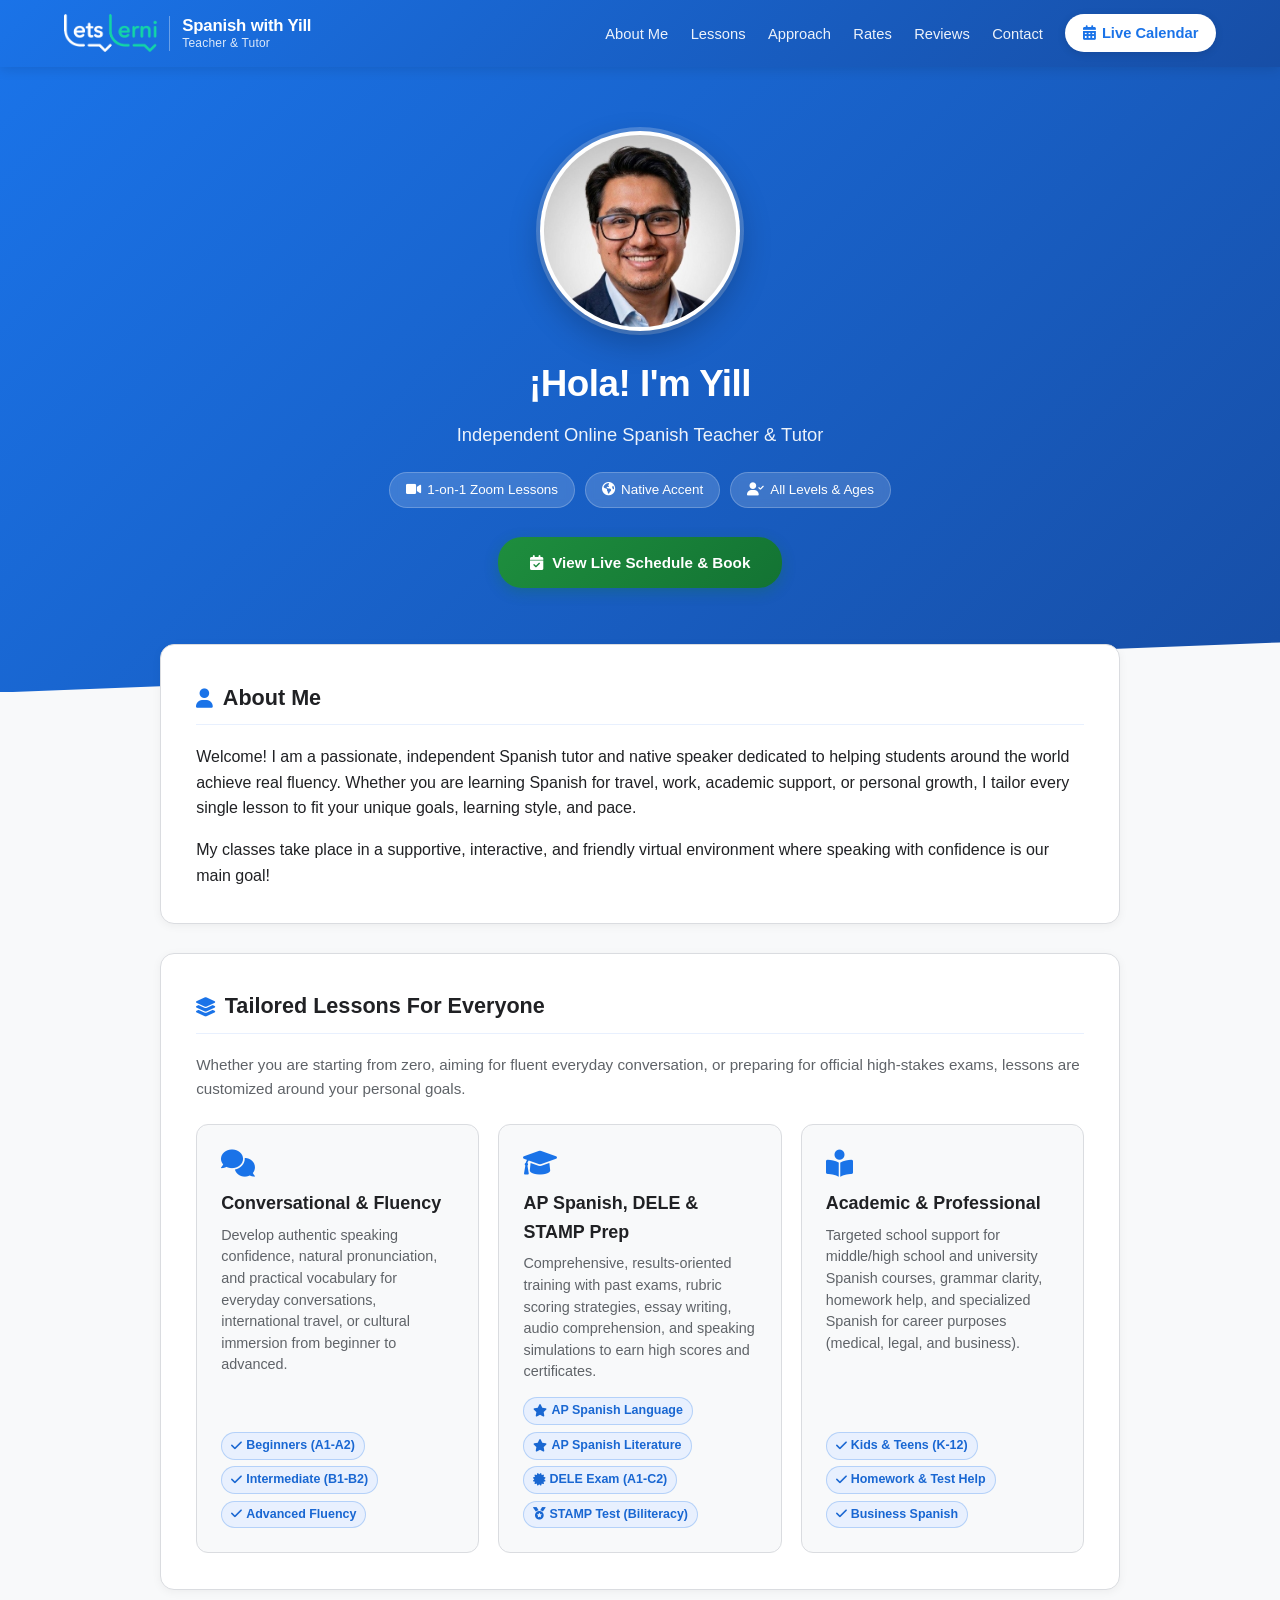
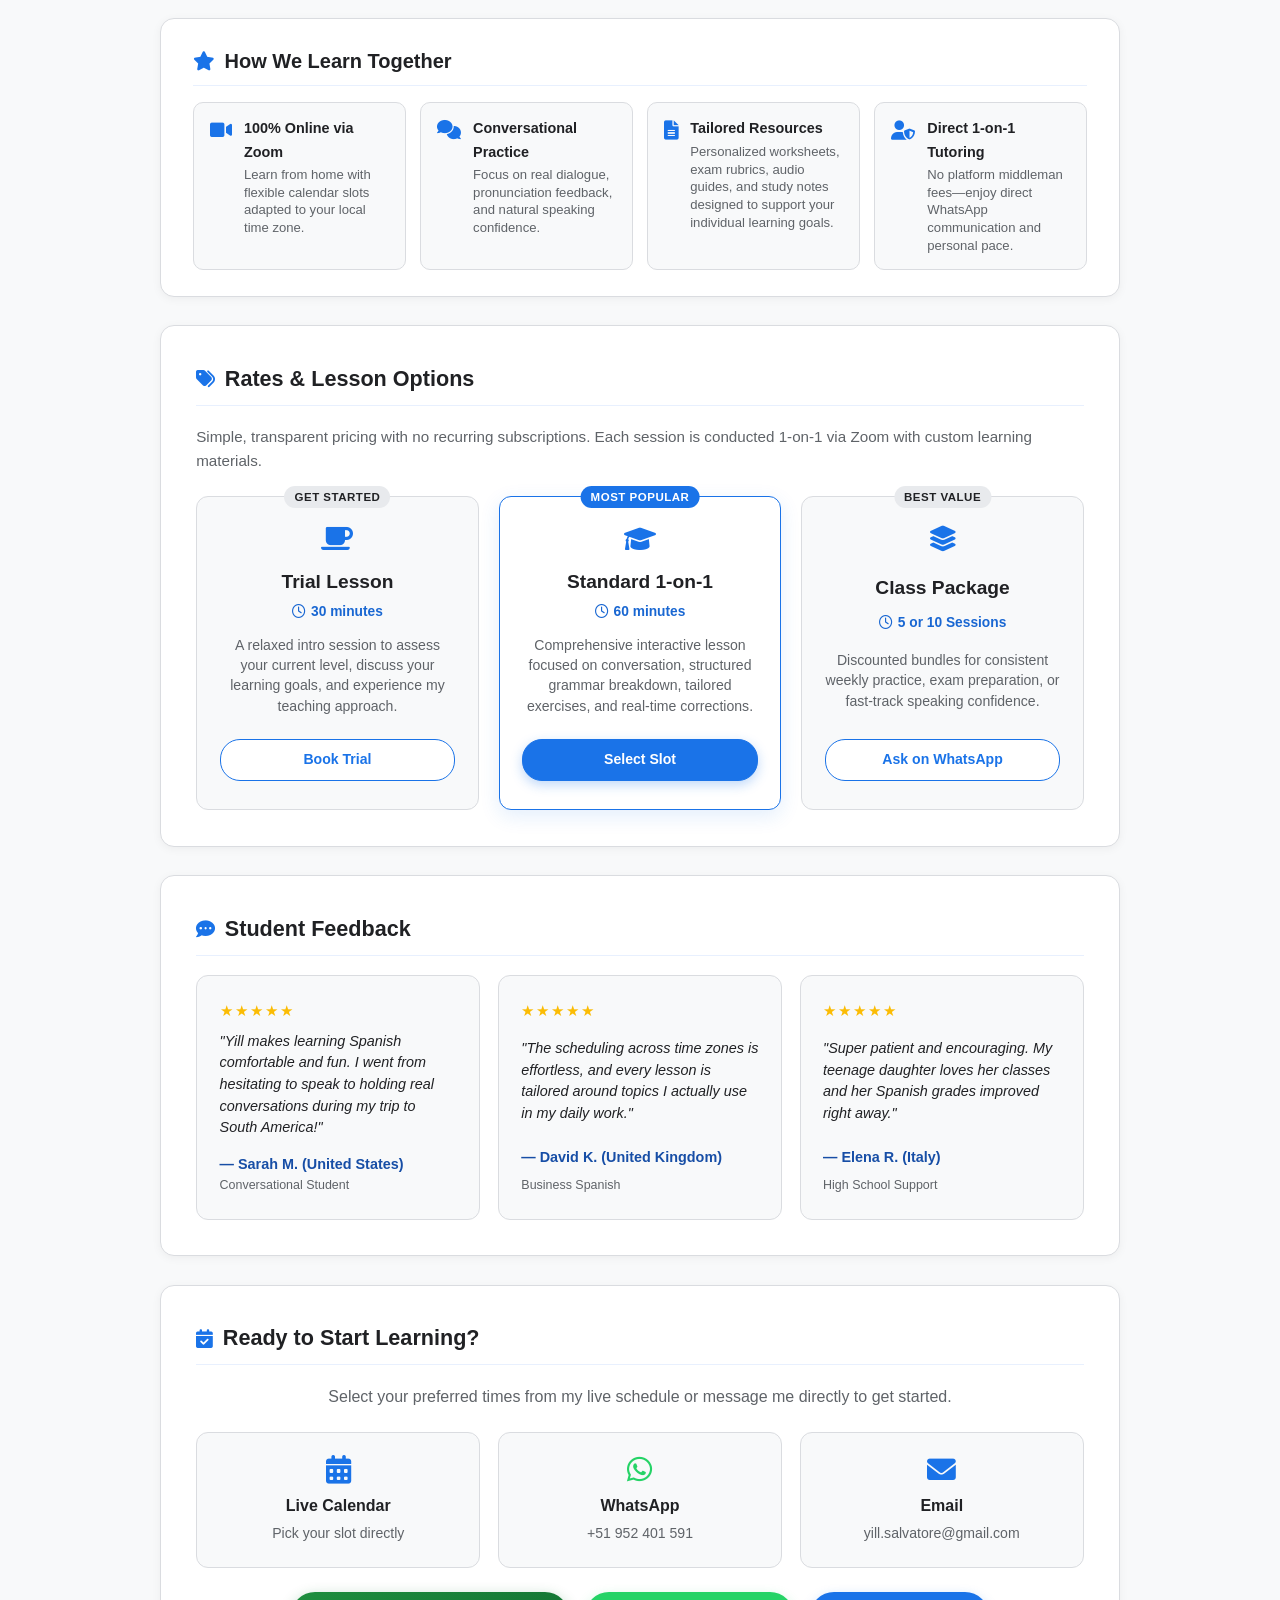
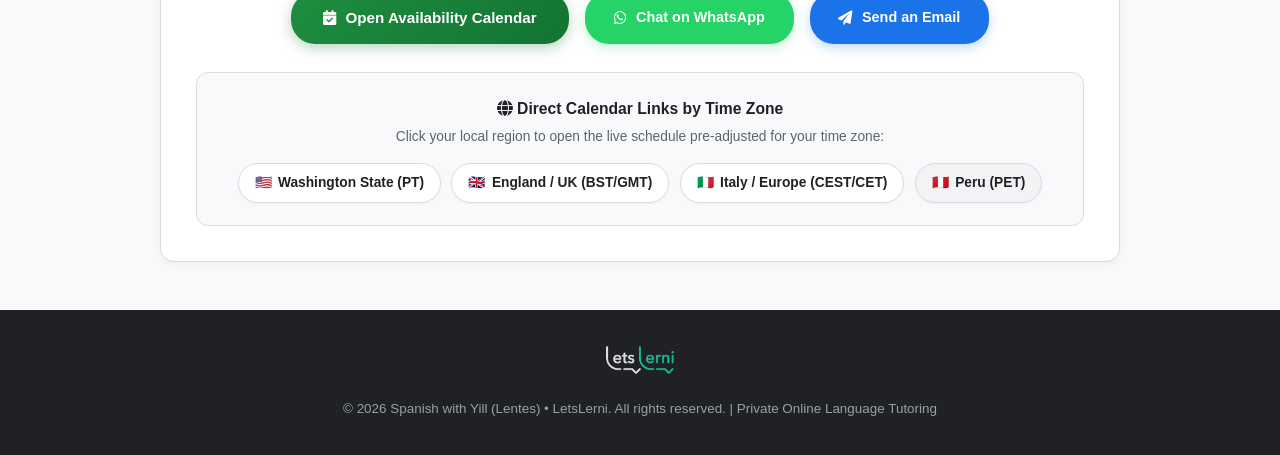
==== commit 77a55e15: "favicon and photo" ====
--- a/index.html
+++ b/index.html
@@ -10,6 +10,13 @@
     <meta property="og:title" content="Spanish with Yill (Lentes) | Online Spanish Teacher & Tutor">
     <meta property="og:description" content="Personalized 1-on-1 online Spanish lessons. Check my live calendar and book your session easily.">
     <meta property="og:type" content="website">
+    <meta property="og:image" content="profile.jpg">
+    <!-- Favicon & App Icons -->
+    <link rel="icon" type="image/svg+xml" href="favicon.svg">
+    <link rel="icon" type="image/png" sizes="32x32" href="favicon-32x32.png">
+    <link rel="icon" type="image/png" sizes="16x16" href="favicon-16x16.png">
+    <link rel="apple-touch-icon" sizes="180x180" href="apple-touch-icon.png">
+    <link rel="shortcut icon" href="favicon.ico">
 
     <!-- Fonts & Icons -->
     <link href="https://cdnjs.cloudflare.com/ajax/libs/font-awesome/6.0.0/css/all.min.css" rel="stylesheet">
@@ -20,8 +27,12 @@
     <!-- Navigation Header -->
     <header>
         <div class="nav-container">
-            <a href="index.html" class="logo">
-                <i class="fas fa-glasses"></i> Spanish with Yill <span style="font-weight: 400; font-size: 0.95rem; opacity: 0.85;">(Teacher & Tutor)</span>
+            <a href="index.html" class="logo" title="LetsLerni - Spanish with Yill">
+                <img src="images/logo-white.png" alt="LetsLerni" class="logo-img">
+                <div class="logo-text-group">
+                    <span class="logo-title">Spanish with Yill</span>
+                    <span class="logo-subtitle">Teacher &amp; Tutor</span>
+                </div>
             </a>
             <button class="mobile-toggle" id="mobileMenuBtn" aria-label="Toggle navigation">
                 <i class="fas fa-bars"></i>
@@ -42,10 +53,11 @@
     <section class="hero">
         <div class="hero-content">
             <div class="profile-avatar">
-                <i class="fas fa-chalkboard-teacher"></i>
+                <img src="profile.jpg" alt="Yill - Spanish Teacher & Tutor" onerror="this.style.display='none'; this.nextElementSibling.style.display='flex';">
+                <i class="fas fa-chalkboard-teacher" style="display: none;"></i>
             </div>
             <h1>¡Hola! I'm Yill</h1>
-            <p class="subtitle">Independent Online Spanish Teacher & Tutor (Lentes)</p>
+            <p class="subtitle">Independent Online Spanish Teacher & Tutor</p>
             <div class="hero-tags">
                 <span class="tag"><i class="fas fa-video"></i> 1-on-1 Zoom Lessons</span>
                 <span class="tag"><i class="fas fa-globe-americas"></i> Native Accent</span>
@@ -123,7 +135,7 @@
                     </div>
                 </div>
             </div>
-        </section>
+        </section>  
 
         <!-- Compact Methodology Section (Saves Space) -->
         <section id="methodology" class="card methodology-compact-card">
@@ -150,7 +162,7 @@
                     <i class="fas fa-file-alt"></i>
                     <div>
                         <strong>Tailored Resources</strong>
-                        <p>Personalized worksheets, exam rubrics, audio guides, and notes after each session.</p>
+                        <p>Personalized worksheets, exam rubrics, audio guides, and study notes designed to support your individual learning goals.</p>
                     </div>
                 </div>
                 <div class="method-compact-item">
@@ -285,7 +297,10 @@
 
     <!-- Footer -->
     <footer>
-        <p>&copy; 2026 Spanish with Yill (Lentes). All rights reserved. | Private Online Language Tutoring</p>
+        <div class="footer-logo">
+            <img src="images/logo-white.png" alt="LetsLerni" style="height: 28px; opacity: 0.85; margin-bottom: 0.75rem;">
+        </div>
+        <p>&copy; 2026 Spanish with Yill (Lentes) &bull; LetsLerni. All rights reserved. | Private Online Language Tutoring</p>
     </footer>
 
     <!-- JavaScript -->
--- a/css/landing.css
+++ b/css/landing.css
@@ -65,17 +65,47 @@
 }
 
 .logo {
-    font-size: 1.25rem;
+    display: flex;
+    align-items: center;
+    gap: 0.75rem;
+    color: var(--card-bg);
+    text-decoration: none;
+    transition: var(--transition);
+}
+
+.logo:hover {
+    opacity: 0.95;
+    transform: translateY(-1px);
+}
+
+.logo-img {
+    height: 38px;
+    width: auto;
+    display: block;
+    object-fit: contain;
+}
+
+.logo-text-group {
+    display: flex;
+    flex-direction: column;
+    justify-content: center;
+    border-left: 1.5px solid rgba(255, 255, 255, 0.35);
+    padding-left: 0.75rem;
+    line-height: 1.2;
+}
+
+.logo-title {
+    font-size: 1.05rem;
     font-weight: 700;
-    display: flex;
-    align-items: center;
-    gap: 0.5rem;
-    color: var(--card-bg);
-    text-decoration: none;
-}
-
-.logo i {
-    font-size: 1.15rem;
+    color: #ffffff;
+    letter-spacing: -0.2px;
+}
+
+.logo-subtitle {
+    font-size: 0.75rem;
+    font-weight: 400;
+    color: rgba(255, 255, 255, 0.85);
+    letter-spacing: 0.2px;
 }
 
 .nav-links {
@@ -142,24 +172,35 @@
 }
 
 .profile-avatar {
-    width: 130px;
-    height: 130px;
-    margin: 0 auto 1.4rem;
+    width: 200px;
+    height: 200px;
+    margin: 0 auto 1.5rem;
     border-radius: 50%;
-    border: 3px solid rgba(255, 255, 255, 0.35);
+    border: 4px solid rgba(255, 255, 255, 0.9);
     background: var(--card-bg);
     color: var(--google-blue);
     display: flex;
     align-items: center;
     justify-content: center;
-    font-size: 4rem;
-    box-shadow: 0 8px 24px rgba(0,0,0,0.18);
-    transition: var(--transition);
+    font-size: 5.5rem;
+    box-shadow: 0 12px 32px rgba(0,0,0,0.22), 0 0 0 4px rgba(255, 255, 255, 0.22);
+    transition: var(--transition);
+    overflow: hidden;
+    position: relative;
+}
+
+.profile-avatar img {
+    width: 100%;
+    height: 100%;
+    object-fit: cover;
+    object-position: center 20%;
+    display: block;
 }
 
 .profile-avatar:hover {
-    transform: scale(1.04);
-    border-color: rgba(255, 255, 255, 0.7);
+    transform: scale(1.03);
+    border-color: #ffffff;
+    box-shadow: 0 16px 40px rgba(0,0,0,0.28), 0 0 0 6px rgba(255, 255, 255, 0.35);
 }
 
 .hero h1 {
@@ -705,10 +746,27 @@
 /* Footer */
 footer {
     text-align: center;
-    padding: 2rem 1rem;
+    padding: 2.2rem 1rem;
     background: #202124;
     color: #9aa0a6;
     font-size: 0.84rem;
+}
+
+.footer-logo {
+    display: flex;
+    justify-content: center;
+    margin-bottom: 0.8rem;
+}
+
+.footer-logo img {
+    height: 32px;
+    width: auto;
+    opacity: 0.85;
+    transition: var(--transition);
+}
+
+.footer-logo img:hover {
+    opacity: 1;
 }
 
 /* Animations */
@@ -750,8 +808,22 @@
         padding: 0.5rem 0;
     }
 
+    .logo-img {
+        height: 32px;
+    }
+
+    .logo-subtitle {
+        display: none;
+    }
+
     .hero {
         padding-top: 3rem;
+    }
+
+    .profile-avatar {
+        width: 160px;
+        height: 160px;
+        font-size: 4.5rem;
     }
 
     .hero h1 {
@@ -784,3 +856,9 @@
         justify-content: center;
     }
 }
+
+@media (max-width: 440px) {
+    .logo-text-group {
+        display: none;
+    }
+}
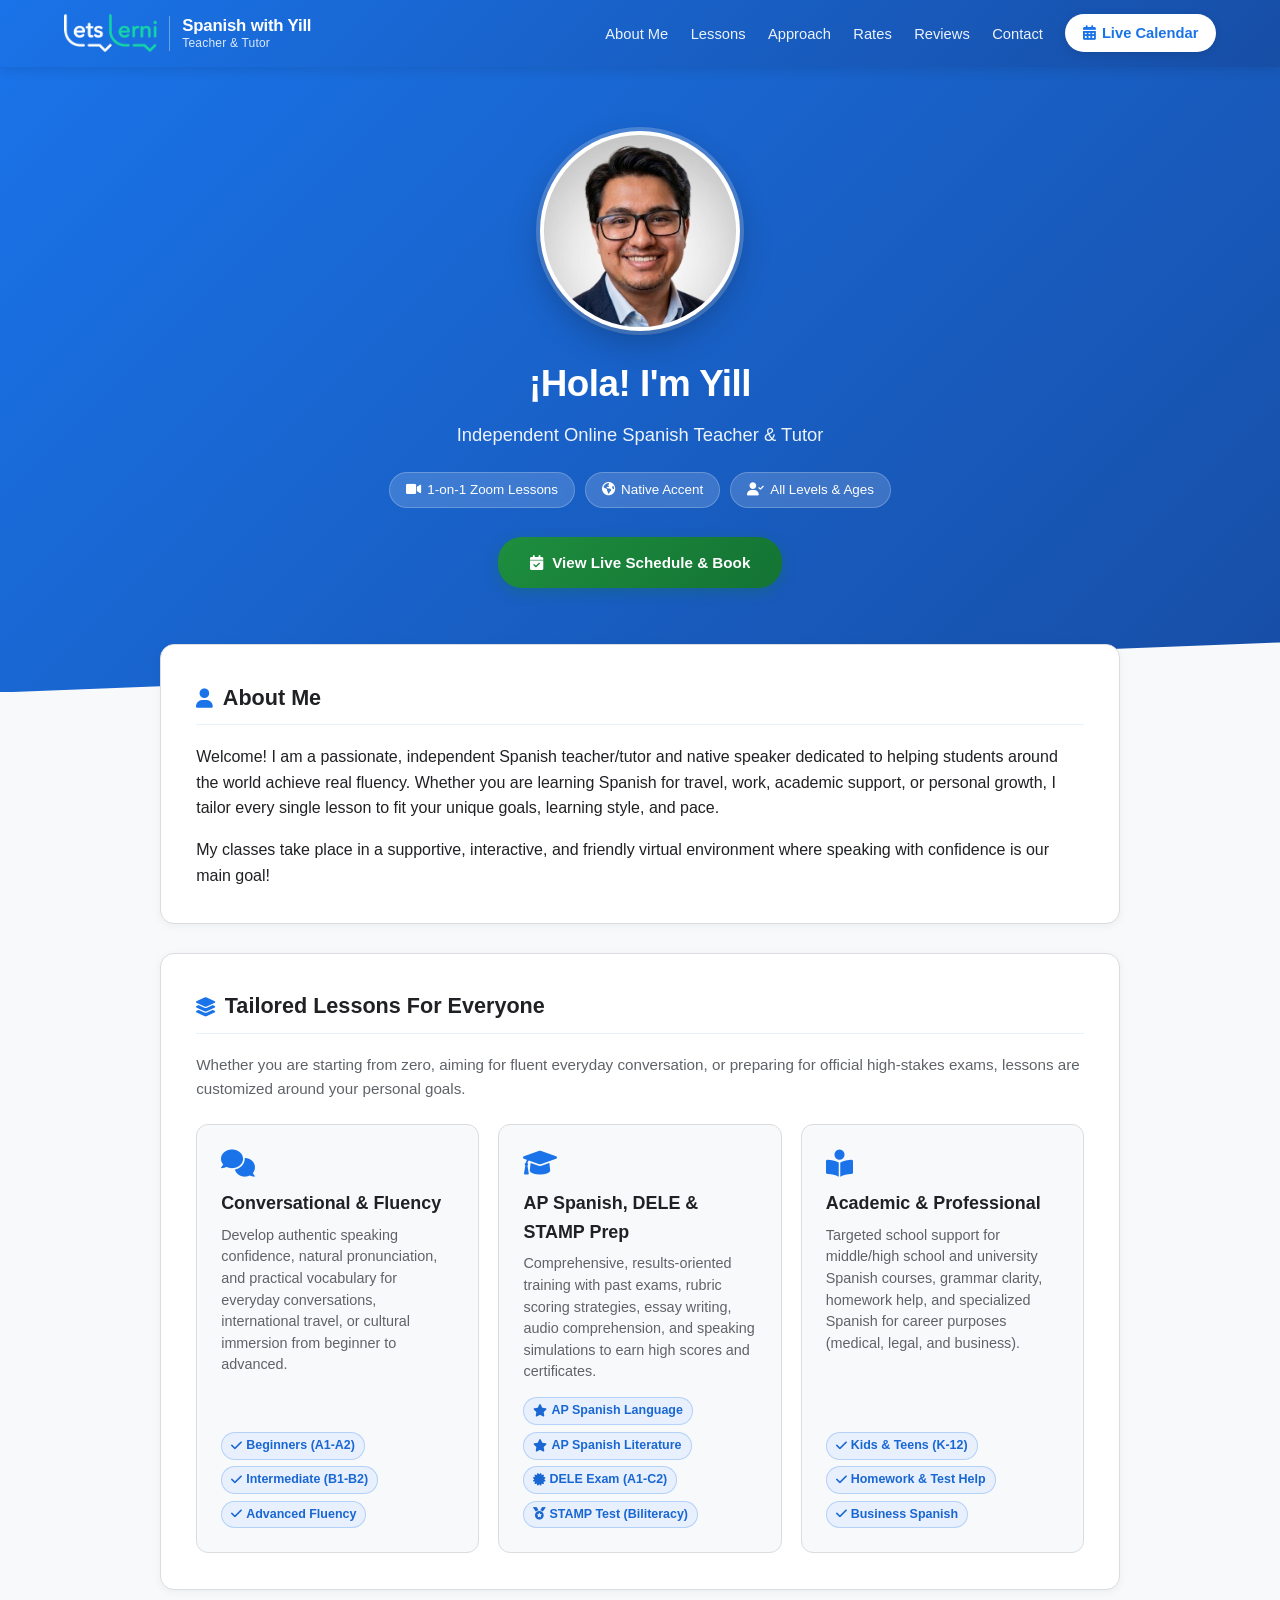
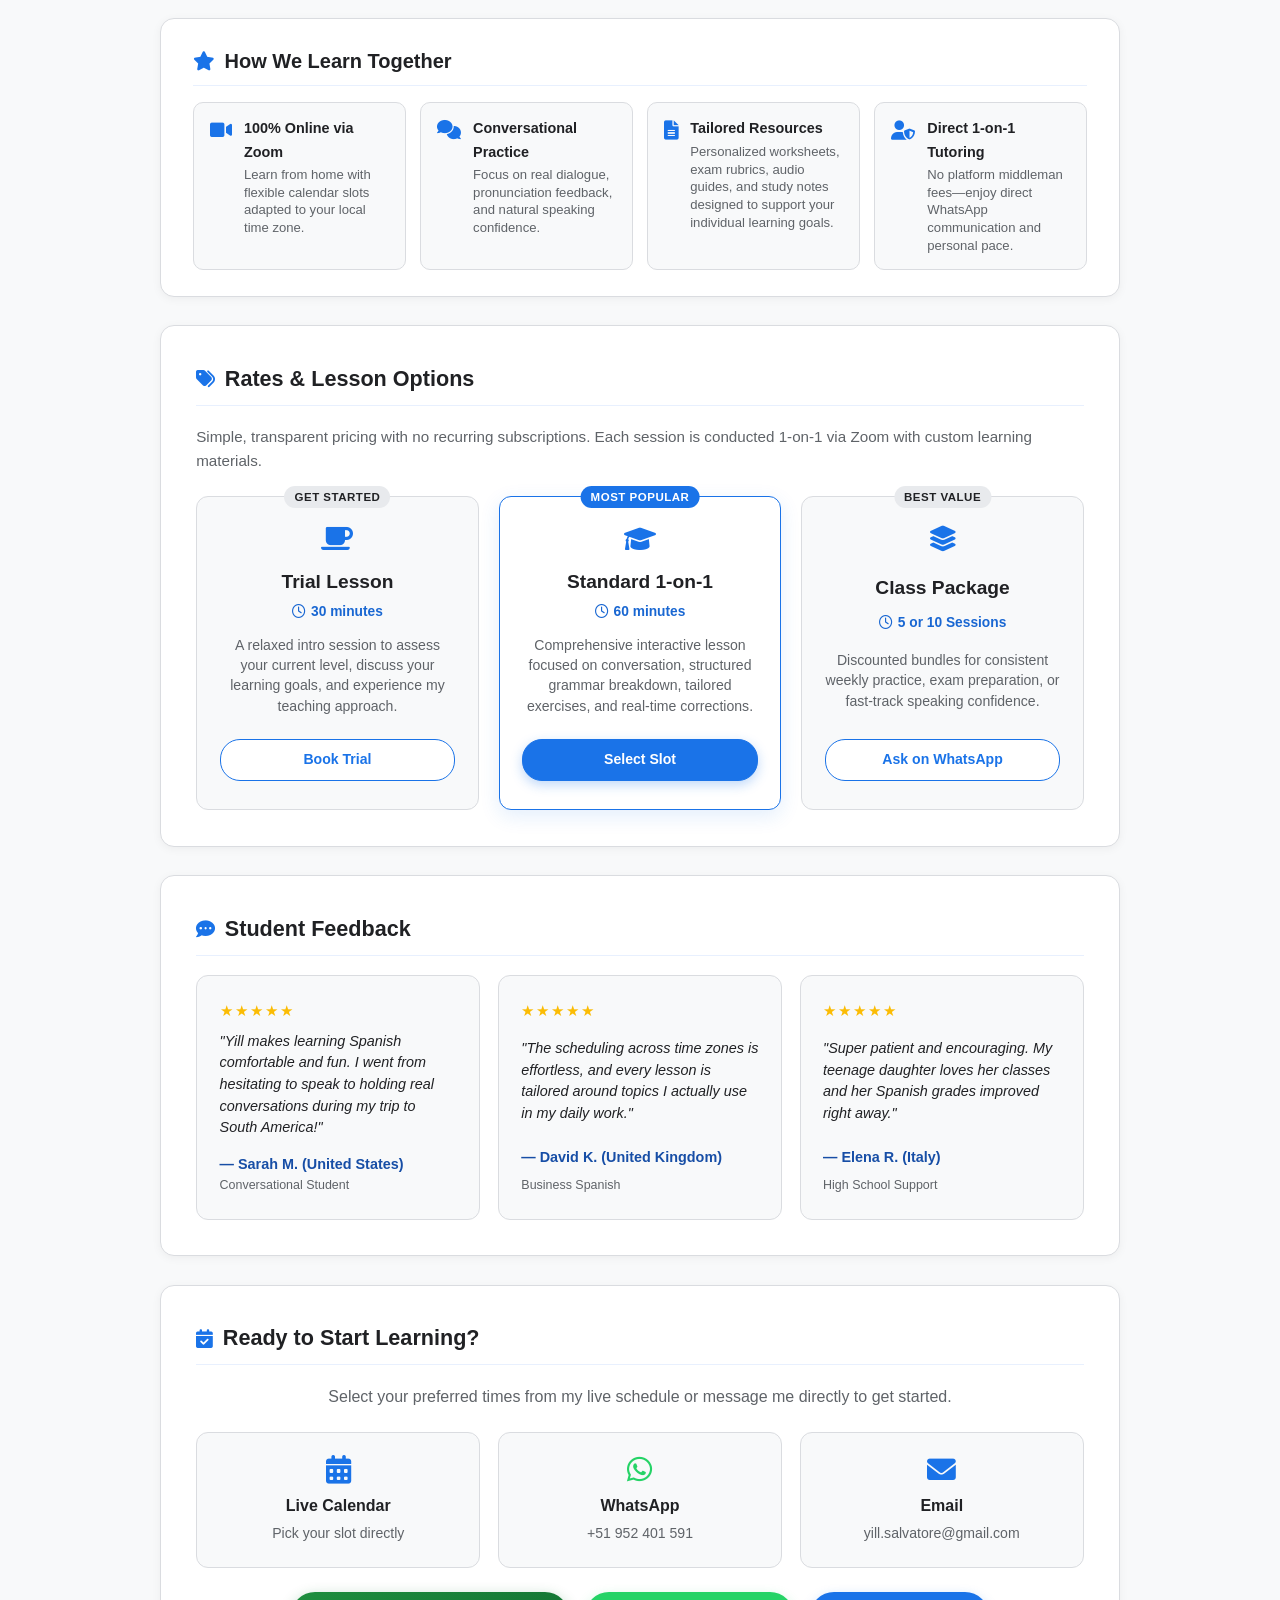
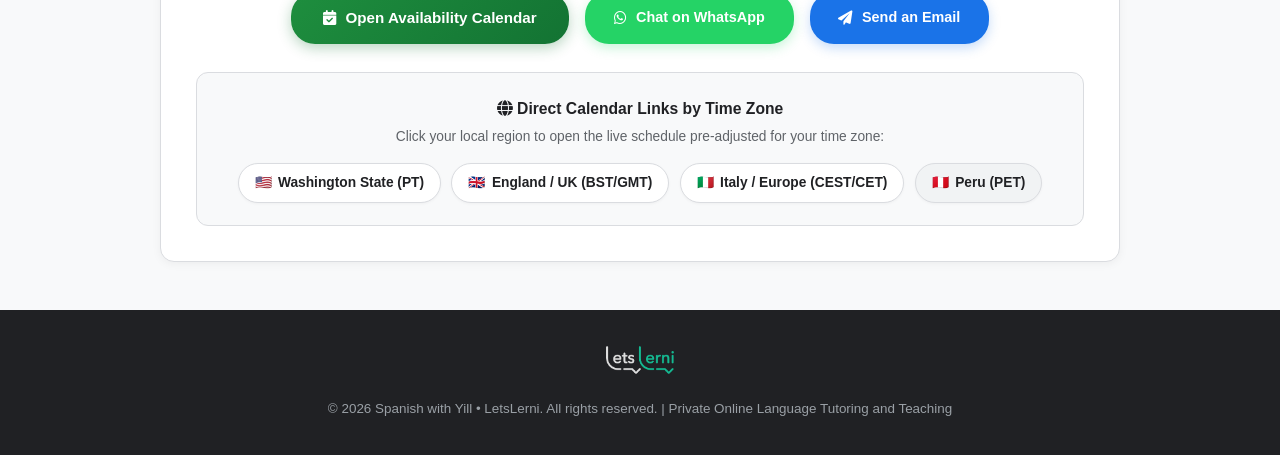
==== commit 91b5fe84: "teaching/tutoring" ====
--- a/index.html
+++ b/index.html
@@ -3,11 +3,11 @@
 <head>
     <meta charset="UTF-8">
     <meta name="viewport" content="width=device-width, initial-scale=1.0">
-    <title>Spanish with Yill (Lentes) | Online Spanish Teacher & Tutor</title>
+    <title>Spanish with Yill</title>
     
     <!-- Meta & Open Graph tags for social / WhatsApp link preview -->
     <meta name="description" content="Personalized 1-on-1 online Spanish tutoring for all levels. Interactive conversational lessons with a native speaker. Check live availability and book your session.">
-    <meta property="og:title" content="Spanish with Yill (Lentes) | Online Spanish Teacher & Tutor">
+    <meta property="og:title" content="Spanish with Yill | Online Spanish Teacher & Tutor>
     <meta property="og:description" content="Personalized 1-on-1 online Spanish lessons. Check my live calendar and book your session easily.">
     <meta property="og:type" content="website">
     <meta property="og:image" content="profile.jpg">
@@ -78,7 +78,7 @@
         <section id="about" class="card">
             <h2 class="section-title"><i class="fas fa-user"></i> About Me</h2>
             <p>
-                Welcome! I am a passionate, independent Spanish tutor and native speaker dedicated to helping students around the world achieve real fluency. Whether you are learning Spanish for travel, work, academic support, or personal growth, I tailor every single lesson to fit your unique goals, learning style, and pace.
+                Welcome! I am a passionate, independent Spanish teacher/tutor and native speaker dedicated to helping students around the world achieve real fluency. Whether you are learning Spanish for travel, work, academic support, or personal growth, I tailor every single lesson to fit your unique goals, learning style, and pace.
             </p>
             <p style="margin-top: 1rem;">
                 My classes take place in a supportive, interactive, and friendly virtual environment where speaking with confidence is our main goal!
@@ -300,7 +300,7 @@
         <div class="footer-logo">
             <img src="images/logo-white.png" alt="LetsLerni" style="height: 28px; opacity: 0.85; margin-bottom: 0.75rem;">
         </div>
-        <p>&copy; 2026 Spanish with Yill (Lentes) &bull; LetsLerni. All rights reserved. | Private Online Language Tutoring</p>
+        <p>&copy; 2026 Spanish with Yill &bull; LetsLerni. All rights reserved. | Private Online Language Tutoring and Teaching</p>
     </footer>
 
     <!-- JavaScript -->
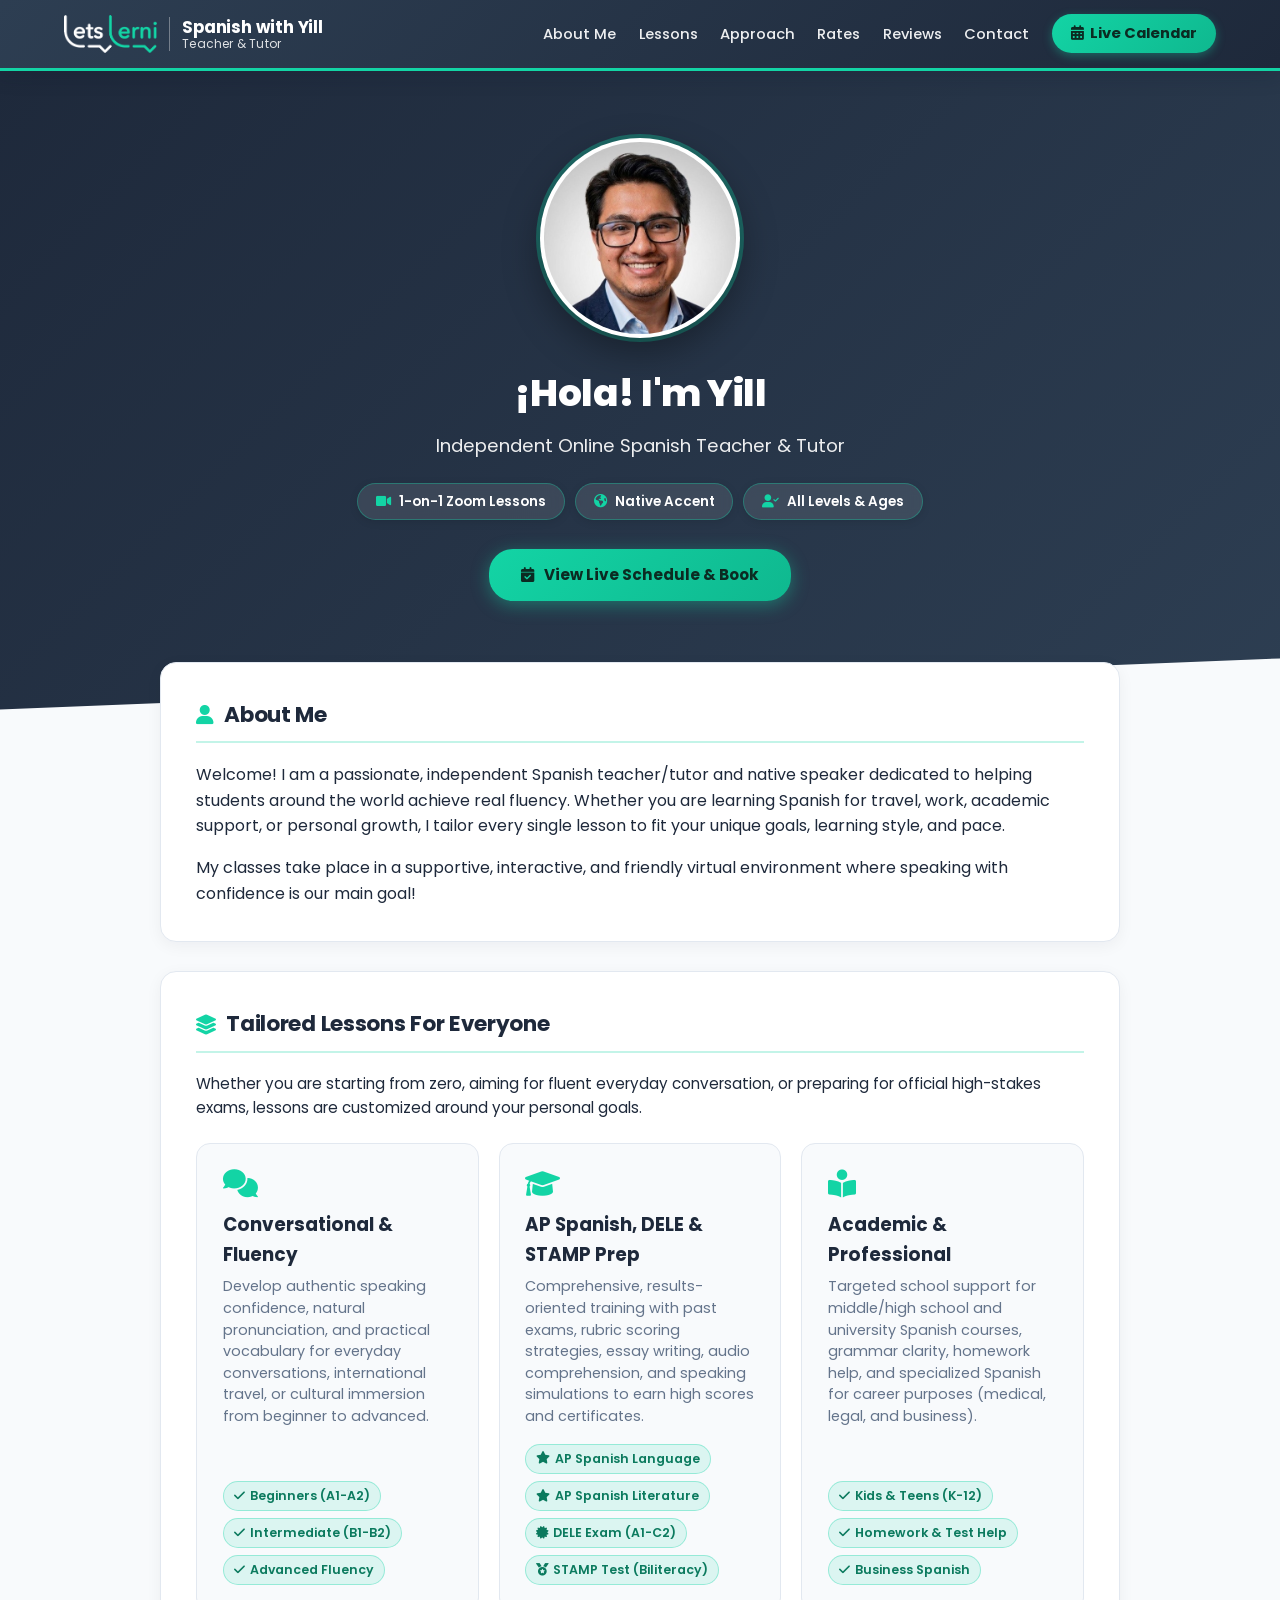
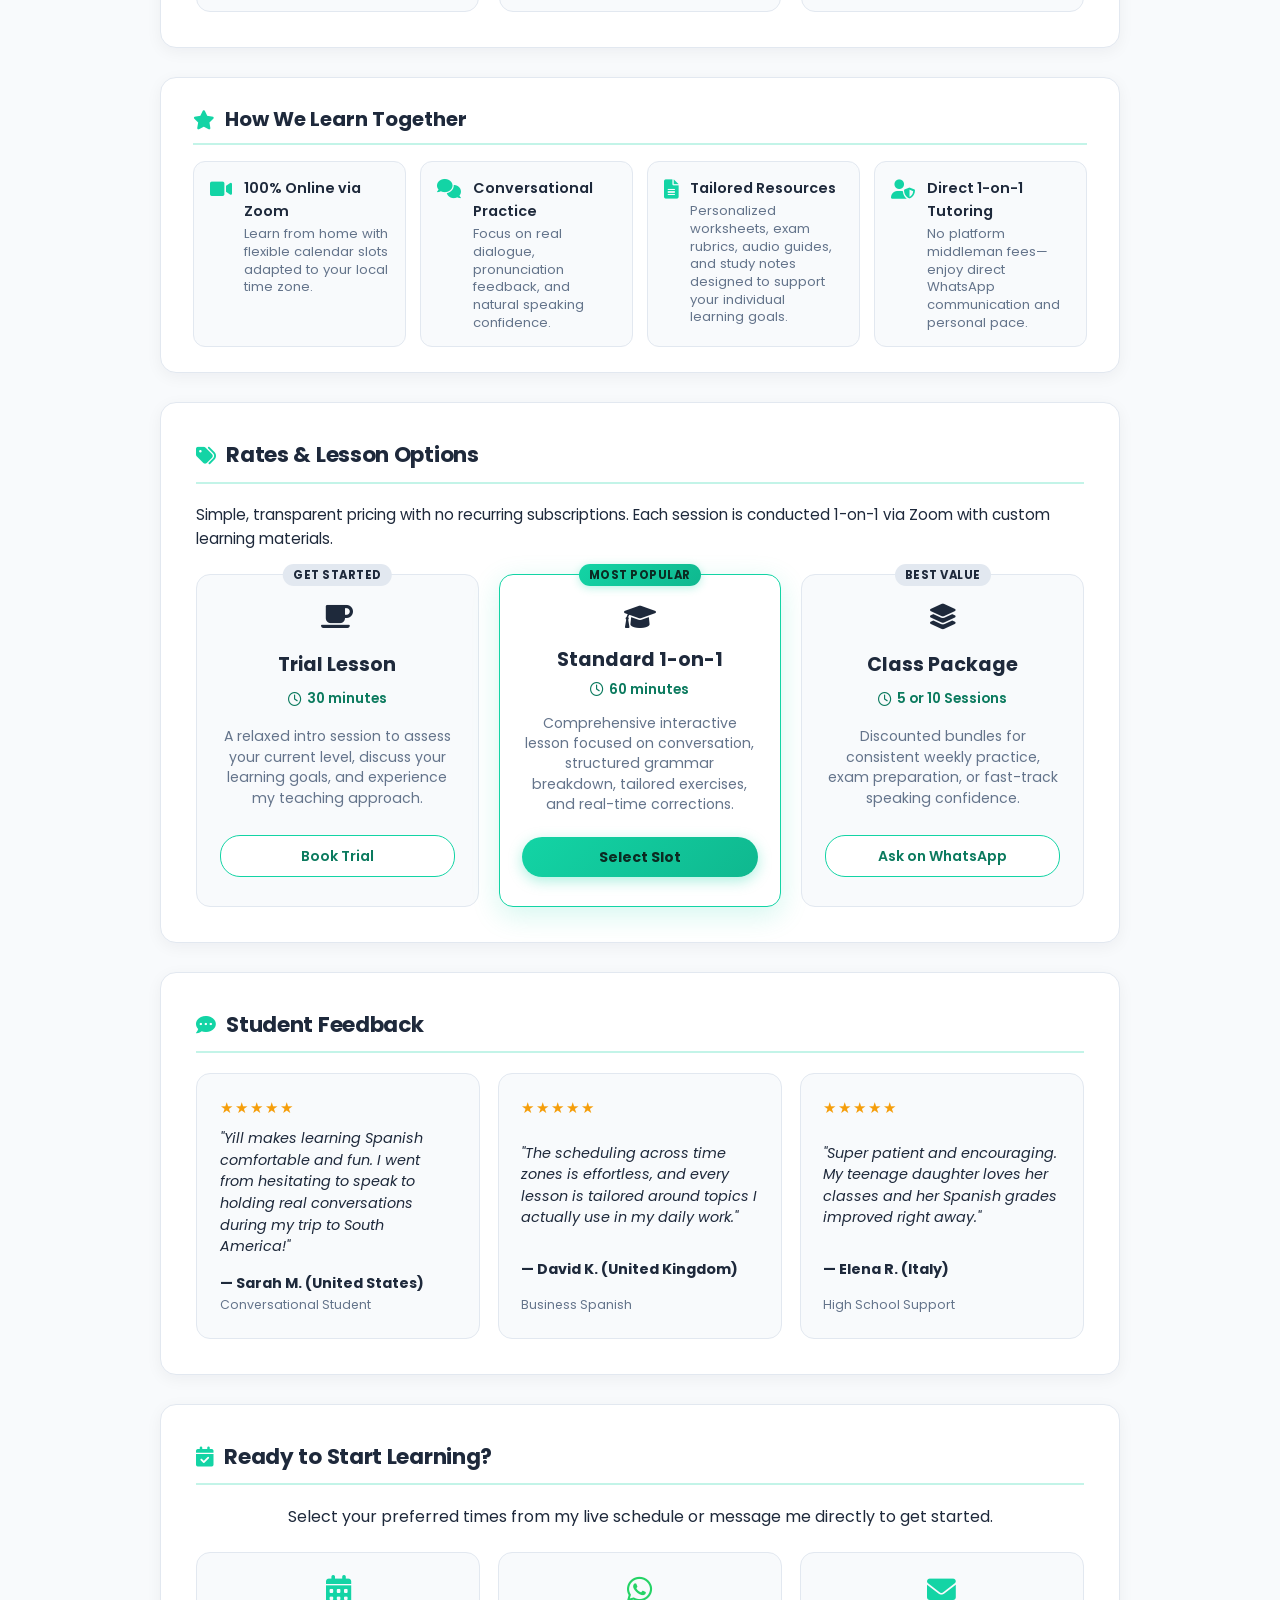
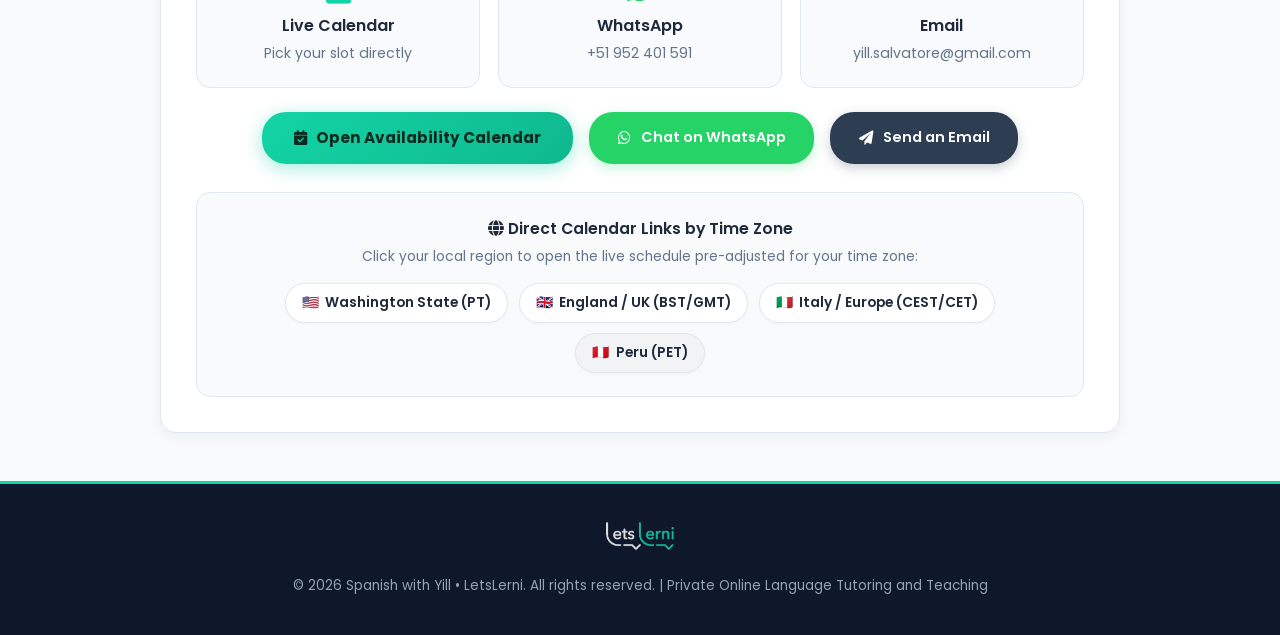
==== commit a43abc2e: "paleta de colores" ====
--- a/index.html
+++ b/index.html
@@ -20,6 +20,7 @@
 
     <!-- Fonts & Icons -->
     <link href="https://cdnjs.cloudflare.com/ajax/libs/font-awesome/6.0.0/css/all.min.css" rel="stylesheet">
+    <link href="https://fonts.googleapis.com/css2?family=Poppins:wght@400;500;600;700;800&family=Roboto:wght@400;500;700&display=swap" rel="stylesheet">
     <link rel="stylesheet" href="css/landing.css">
 </head>
 <body>
--- a/css/landing.css
+++ b/css/landing.css
@@ -1,29 +1,41 @@
-/* Spanish with Yill (Lentes) - Modern Google-Inspired Theme matching Booking Schedule */
+/* Spanish with Yill (LetsLerni) - Modern Branding Theme matching Flyer */
 
 :root {
-    --google-blue: #1a73e8;
-    --google-blue-hover: #1557b0;
-    --google-blue-dark: #174ea6;
-    --google-bg: #f8f9fa;
+    /* LetsLerni Brand Colors from Flyer */
+    --brand-navy: #2d3e52;         /* Slate Navy Blue */
+    --brand-navy-dark: #1e293b;    /* Dark Slate Navy */
+    --brand-dark: #0f172a;         /* Deep Midnight Slate */
+    --brand-teal: #13d4a5;         /* Vibrant Mint Teal Accent */
+    --brand-teal-hover: #0fb88f;   /* Hover Teal */
+    --brand-teal-dark: #0b7a5e;    /* Deep Teal for accessible contrast */
+    --brand-teal-light: rgba(19, 212, 165, 0.12); /* Subtle teal pill background */
+    --brand-teal-border: rgba(19, 212, 165, 0.35); /* Subtle teal border */
+    --brand-blue: #1a73e8;         /* Supporting Blue */
+    --brand-blue-hover: #1557b0;
+
+    /* Backgrounds & Cards */
+    --bg-main: #f8fafc;            /* Crisp clean page background */
     --card-bg: #ffffff;
-    --google-border: #dadce0;
-    --google-text: #202124;
-    --google-subtext: #5f6368;
-
-    /* Badges & Accents matching calendar slots */
-    --slot-available-bg: #e8f0fe;
-    --slot-available-border: #1a73e8;
-    --slot-available-text: #1967d2;
-
-    /* Green for action / booking / WhatsApp */
+    --border-color: #e2e8f0;
+    --border-subtle: #edf2f7;
+
+    /* Typography */
+    --text-primary: #1e293b;       /* Dark slate for titles & body */
+    --text-muted: #64748b;         /* Neutral subtext */
+
+    /* Calendar & Availability */
+    --slot-available-bg: rgba(19, 212, 165, 0.12);
+    --slot-available-border: #13d4a5;
+    --slot-available-text: #0b7a5e;
+
+    /* WhatsApp */
     --whatsapp-green: #25d366;
     --whatsapp-hover: #1ebd56;
-    --btn-green: #1e8e3e;
-    --btn-green-hover: #137333;
-
-    --card-shadow: 0 2px 10px rgba(0, 0, 0, 0.05);
+
+    --card-shadow: 0 4px 16px rgba(15, 23, 42, 0.05);
+    --card-shadow-hover: 0 10px 28px rgba(15, 23, 42, 0.09);
     --transition: all 0.25s cubic-bezier(0.25, 0.8, 0.25, 1);
-    --font-family: 'Roboto', -apple-system, BlinkMacSystemFont, "Segoe UI", sans-serif;
+    --font-family: 'Poppins', 'Roboto', -apple-system, BlinkMacSystemFont, "Segoe UI", sans-serif;
 }
 
 * {
@@ -38,21 +50,22 @@
 }
 
 body {
-    background-color: var(--google-bg);
-    color: var(--google-text);
+    background-color: var(--bg-main);
+    color: var(--text-primary);
     line-height: 1.6;
     overflow-x: hidden;
 }
 
 /* Navigation Header */
 header {
-    background: linear-gradient(135deg, var(--google-blue), var(--google-blue-dark));
+    background: linear-gradient(135deg, var(--brand-navy) 0%, var(--brand-navy-dark) 100%);
     color: var(--card-bg);
     padding: 0.9rem 0;
     position: sticky;
     top: 0;
     z-index: 1000;
-    box-shadow: 0 2px 12px rgba(0,0,0,0.12);
+    box-shadow: 0 4px 20px rgba(15, 23, 42, 0.2);
+    border-bottom: 3px solid var(--brand-teal);
 }
 
 .nav-container {
@@ -124,26 +137,26 @@
 }
 
 .nav-links a:hover {
-    color: #ffffff;
-    text-shadow: 0 0 8px rgba(255,255,255,0.4);
+    color: var(--brand-teal);
 }
 
 .nav-cta {
-    background: var(--card-bg);
-    color: var(--google-blue) !important;
-    padding: 0.45rem 1.1rem;
+    background: linear-gradient(135deg, var(--brand-teal), var(--brand-teal-hover));
+    color: #0b2b22 !important;
+    padding: 0.48rem 1.2rem;
     border-radius: 20px;
     font-weight: 700 !important;
-    box-shadow: 0 2px 8px rgba(0,0,0,0.12);
+    box-shadow: 0 3px 10px rgba(19, 212, 165, 0.35);
     display: inline-flex;
     align-items: center;
     gap: 6px;
+    transition: var(--transition);
 }
 
 .nav-cta:hover {
-    background: #f1f3f4;
+    background: linear-gradient(135deg, #17e2b1, #10c69a);
     transform: translateY(-1px);
-    box-shadow: 0 4px 12px rgba(0,0,0,0.18);
+    box-shadow: 0 5px 16px rgba(19, 212, 165, 0.5);
 }
 
 /* Mobile Menu Toggle Button */
@@ -158,11 +171,12 @@
 
 /* Hero Section */
 .hero {
-    background: linear-gradient(135deg, var(--google-blue) 0%, var(--google-blue-dark) 100%);
+    background: linear-gradient(135deg, var(--brand-navy-dark) 0%, var(--brand-navy) 100%);
     color: var(--card-bg);
-    padding: 4rem 1.5rem 6.5rem;
+    padding: 4.2rem 1.5rem 6.8rem;
     text-align: center;
     clip-path: polygon(0 0, 100% 0, 100% 92%, 0 100%);
+    position: relative;
 }
 
 .hero-content {
@@ -174,16 +188,16 @@
 .profile-avatar {
     width: 200px;
     height: 200px;
-    margin: 0 auto 1.5rem;
+    margin: 0 auto 1.6rem;
     border-radius: 50%;
     border: 4px solid rgba(255, 255, 255, 0.9);
     background: var(--card-bg);
-    color: var(--google-blue);
+    color: var(--brand-teal);
     display: flex;
     align-items: center;
     justify-content: center;
     font-size: 5.5rem;
-    box-shadow: 0 12px 32px rgba(0,0,0,0.22), 0 0 0 4px rgba(255, 255, 255, 0.22);
+    box-shadow: 0 14px 36px rgba(0,0,0,0.35), 0 0 0 4px rgba(19, 212, 165, 0.35);
     transition: var(--transition);
     overflow: hidden;
     position: relative;
@@ -200,14 +214,19 @@
 .profile-avatar:hover {
     transform: scale(1.03);
     border-color: #ffffff;
-    box-shadow: 0 16px 40px rgba(0,0,0,0.28), 0 0 0 6px rgba(255, 255, 255, 0.35);
+    box-shadow: 0 18px 44px rgba(0,0,0,0.4), 0 0 0 6px var(--brand-teal);
 }
 
 .hero h1 {
-    font-size: 2.3rem;
-    margin-bottom: 0.4rem;
-    font-weight: 700;
+    font-size: 2.35rem;
+    margin-bottom: 0.45rem;
+    font-weight: 800;
     letter-spacing: -0.5px;
+    color: #ffffff;
+}
+
+.hero h1 span {
+    color: var(--brand-teal);
 }
 
 .hero p.subtitle {
@@ -220,21 +239,27 @@
 .hero-tags {
     display: flex;
     justify-content: center;
-    gap: 0.6rem;
+    gap: 0.65rem;
     flex-wrap: wrap;
 }
 
 .tag {
-    background: rgba(255, 255, 255, 0.16);
-    backdrop-filter: blur(4px);
-    padding: 0.4rem 1rem;
+    background: rgba(255, 255, 255, 0.1);
+    backdrop-filter: blur(6px);
+    padding: 0.45rem 1.1rem;
     border-radius: 50px;
     font-size: 0.84rem;
-    border: 1px solid rgba(255, 255, 255, 0.22);
-    display: flex;
-    align-items: center;
-    gap: 0.4rem;
+    font-weight: 600;
+    border: 1px solid rgba(19, 212, 165, 0.35);
+    display: flex;
+    align-items: center;
+    gap: 0.5rem;
     color: #ffffff;
+    box-shadow: 0 2px 8px rgba(0,0,0,0.1);
+}
+
+.tag i {
+    color: var(--brand-teal);
 }
 
 .hero-cta {
@@ -257,11 +282,11 @@
 /* Card Sections */
 .card {
     background: var(--card-bg);
-    border-radius: 14px;
+    border-radius: 16px;
     padding: 2.2rem;
     margin-bottom: 1.8rem;
     box-shadow: var(--card-shadow);
-    border: 1px solid var(--google-border);
+    border: 1px solid var(--border-color);
     opacity: 1;
     transform: none;
     transition: var(--transition);
@@ -269,33 +294,34 @@
 
 .section-title {
     font-size: 1.35rem;
-    color: var(--google-text);
+    color: var(--brand-navy-dark);
     margin-bottom: 1.2rem;
     display: flex;
     align-items: center;
-    gap: 0.6rem;
-    border-bottom: 1.5px solid var(--slot-available-bg);
+    gap: 0.65rem;
+    border-bottom: 2px solid rgba(19, 212, 165, 0.25);
     padding-bottom: 0.55rem;
-    font-weight: 600;
+    font-weight: 700;
+    letter-spacing: -0.3px;
 }
 
 .section-title i {
-    color: var(--google-blue);
-    font-size: 1.2rem;
+    color: var(--brand-teal);
+    font-size: 1.25rem;
 }
 
 /* Services Grid (3-column desktop layout) */
 .services-grid {
     display: grid;
     grid-template-columns: repeat(auto-fit, minmax(280px, 1fr));
-    gap: 1.2rem;
+    gap: 1.25rem;
 }
 
 .service-box {
-    background: var(--google-bg);
-    border-radius: 12px;
-    padding: 1.5rem;
-    border: 1px solid var(--google-border);
+    background: #f8fafc;
+    border-radius: 14px;
+    padding: 1.6rem;
+    border: 1.5px solid var(--border-color);
     transition: var(--transition);
     text-align: left;
     display: flex;
@@ -305,26 +331,26 @@
 
 .service-box:hover {
     transform: translateY(-4px);
-    box-shadow: 0 6px 18px rgba(0,0,0,0.06);
-    border-color: var(--google-blue);
+    box-shadow: 0 8px 24px rgba(19, 212, 165, 0.12);
+    border-color: var(--brand-teal);
 }
 
 .service-box i.service-main-icon {
-    font-size: 1.7rem;
-    color: var(--google-blue);
+    font-size: 1.75rem;
+    color: var(--brand-teal);
     margin-bottom: 0.8rem;
 }
 
 .service-box h3 {
-    font-size: 1.12rem;
+    font-size: 1.15rem;
     margin-bottom: 0.45rem;
-    color: var(--google-text);
-    font-weight: 600;
+    color: var(--brand-navy-dark);
+    font-weight: 700;
 }
 
 .service-box p {
     font-size: 0.9rem;
-    color: var(--google-subtext);
+    color: var(--text-muted);
     line-height: 1.5;
 }
 
@@ -332,21 +358,21 @@
 .exam-badges-list {
     display: flex;
     flex-wrap: wrap;
-    gap: 0.4rem;
-    margin-top: 0.9rem;
+    gap: 0.45rem;
+    margin-top: 1rem;
 }
 
 .exam-pill {
-    background: var(--slot-available-bg);
-    border: 1px solid rgba(26, 115, 232, 0.25);
-    color: var(--slot-available-text);
+    background: var(--brand-teal-light);
+    border: 1px solid var(--brand-teal-border);
+    color: var(--brand-teal-dark);
     font-weight: 600;
     font-size: 0.78rem;
-    padding: 3px 9px;
-    border-radius: 14px;
+    padding: 4px 10px;
+    border-radius: 16px;
     display: inline-flex;
     align-items: center;
-    gap: 4px;
+    gap: 5px;
 }
 
 /* Compact Methodology Card */
@@ -359,18 +385,18 @@
     align-items: center;
     gap: 0.6rem;
     margin-bottom: 1rem;
-    border-bottom: 1.5px solid var(--slot-available-bg);
+    border-bottom: 2px solid rgba(19, 212, 165, 0.25);
     padding-bottom: 0.5rem;
 }
 
 .methodology-compact-header h3 {
     font-size: 1.25rem;
-    color: var(--google-text);
-    font-weight: 600;
+    color: var(--brand-navy-dark);
+    font-weight: 700;
 }
 
 .methodology-compact-header i {
-    color: var(--google-blue);
+    color: var(--brand-teal);
     font-size: 1.2rem;
 }
 
@@ -384,21 +410,21 @@
     display: flex;
     align-items: flex-start;
     gap: 0.75rem;
-    background: var(--google-bg);
+    background: #f8fafc;
     padding: 0.9rem 1rem;
-    border-radius: 10px;
-    border: 1px solid var(--google-border);
+    border-radius: 12px;
+    border: 1px solid var(--border-color);
     transition: var(--transition);
 }
 
 .method-compact-item:hover {
-    border-color: var(--google-blue);
+    border-color: var(--brand-teal);
     transform: translateY(-2px);
-    box-shadow: 0 4px 12px rgba(0,0,0,0.04);
+    box-shadow: 0 4px 14px rgba(19, 212, 165, 0.1);
 }
 
 .method-compact-item i {
-    color: var(--google-blue);
+    color: var(--brand-teal);
     font-size: 1.2rem;
     margin-top: 0.15rem;
     flex-shrink: 0;
@@ -407,13 +433,14 @@
 .method-compact-item strong {
     display: block;
     font-size: 0.9rem;
-    color: var(--google-text);
+    color: var(--brand-navy-dark);
     margin-bottom: 0.15rem;
+    font-weight: 600;
 }
 
 .method-compact-item p {
     font-size: 0.82rem;
-    color: var(--google-subtext);
+    color: var(--text-muted);
     line-height: 1.35;
     margin: 0;
 }
@@ -427,9 +454,9 @@
 }
 
 .pricing-card {
-    background: var(--google-bg);
-    border: 1.5px solid var(--google-border);
-    border-radius: 12px;
+    background: #f8fafc;
+    border: 1.5px solid var(--border-color);
+    border-radius: 14px;
     padding: 1.8rem 1.4rem;
     text-align: center;
     position: relative;
@@ -441,14 +468,14 @@
 
 .pricing-card:hover {
     transform: translateY(-4px);
-    box-shadow: 0 8px 20px rgba(0,0,0,0.06);
-    border-color: var(--google-blue);
+    box-shadow: 0 8px 24px rgba(19, 212, 165, 0.12);
+    border-color: var(--brand-teal);
 }
 
 .pricing-card.featured {
-    border-color: var(--google-blue);
+    border-color: var(--brand-teal);
     background: var(--card-bg);
-    box-shadow: 0 6px 20px rgba(26, 115, 232, 0.12);
+    box-shadow: 0 8px 28px rgba(19, 212, 165, 0.18);
 }
 
 .pricing-badge {
@@ -456,8 +483,8 @@
     top: -11px;
     left: 50%;
     transform: translateX(-50%);
-    background: #e8eaed;
-    color: var(--google-text);
+    background: #e2e8f0;
+    color: var(--text-primary);
     font-size: 0.72rem;
     font-weight: 700;
     text-transform: uppercase;
@@ -467,21 +494,22 @@
 }
 
 .pricing-badge.highlight {
-    background: var(--google-blue);
-    color: var(--card-bg);
+    background: linear-gradient(135deg, var(--brand-teal), var(--brand-teal-hover));
+    color: #0b2b22;
+    box-shadow: 0 2px 8px rgba(19, 212, 165, 0.3);
 }
 
 .pricing-card h3 {
     font-size: 1.2rem;
-    color: var(--google-text);
+    color: var(--brand-navy-dark);
     margin-top: 0.4rem;
     margin-bottom: 0.2rem;
-    font-weight: 600;
+    font-weight: 700;
 }
 
 .pricing-time {
     font-size: 0.86rem;
-    color: var(--slot-available-text);
+    color: var(--brand-teal-dark);
     font-weight: 600;
     margin-bottom: 0.7rem;
     display: inline-flex;
@@ -492,15 +520,15 @@
 
 .pricing-desc {
     font-size: 0.88rem;
-    color: var(--google-subtext);
+    color: var(--text-muted);
     margin-bottom: 1.4rem;
     line-height: 1.45;
 }
 
 .btn-price-cta {
     background: var(--card-bg);
-    color: var(--google-blue);
-    border: 1.5px solid var(--google-blue);
+    color: var(--brand-teal-dark);
+    border: 1.5px solid var(--brand-teal);
     padding: 0.55rem 1.3rem;
     border-radius: 20px;
     text-decoration: none;
@@ -511,19 +539,23 @@
 }
 
 .btn-price-cta:hover {
-    background: var(--google-blue);
-    color: var(--card-bg);
+    background: var(--brand-teal);
+    color: #0b2b22;
     transform: translateY(-2px);
+    box-shadow: 0 4px 12px rgba(19, 212, 165, 0.3);
 }
 
 .featured-btn {
-    background: var(--google-blue);
-    color: var(--card-bg);
-    box-shadow: 0 4px 12px rgba(26, 115, 232, 0.28);
+    background: linear-gradient(135deg, var(--brand-teal), var(--brand-teal-hover));
+    color: #0b2b22;
+    border: none;
+    font-weight: 700;
+    box-shadow: 0 4px 14px rgba(19, 212, 165, 0.35);
 }
 
 .featured-btn:hover {
-    background: var(--google-blue-hover);
+    background: linear-gradient(135deg, #17e2b1, #10c69a);
+    box-shadow: 0 6px 18px rgba(19, 212, 165, 0.5);
 }
 
 /* Testimonials Grid */
@@ -534,9 +566,9 @@
 }
 
 .testimonial-card {
-    background: var(--google-bg);
-    border: 1px solid var(--google-border);
-    border-radius: 12px;
+    background: #f8fafc;
+    border: 1px solid var(--border-color);
+    border-radius: 14px;
     padding: 1.4rem;
     display: flex;
     flex-direction: column;
@@ -546,12 +578,12 @@
 
 .testimonial-card:hover {
     transform: translateY(-3px);
-    box-shadow: 0 6px 16px rgba(0,0,0,0.05);
-    border-color: var(--google-blue);
+    box-shadow: 0 6px 18px rgba(19, 212, 165, 0.08);
+    border-color: var(--brand-teal);
 }
 
 .stars {
-    color: #fbbc04; /* Google Star Gold */
+    color: #f59e0b; /* Vibrant Star Gold */
     font-size: 0.95rem;
     margin-bottom: 0.5rem;
     letter-spacing: 2px;
@@ -559,7 +591,7 @@
 
 .quote {
     font-size: 0.9rem;
-    color: var(--google-text);
+    color: var(--text-primary);
     font-style: italic;
     line-height: 1.5;
     margin-bottom: 0.9rem;
@@ -568,12 +600,12 @@
 .author {
     font-weight: 700;
     font-size: 0.9rem;
-    color: var(--google-blue-dark);
+    color: var(--brand-navy-dark);
 }
 
 .role {
     font-size: 0.78rem;
-    color: var(--google-subtext);
+    color: var(--text-muted);
 }
 
 /* Contact Grid */
@@ -586,9 +618,9 @@
 
 .contact-card {
     padding: 1.4rem;
-    border-radius: 12px;
-    background: var(--google-bg);
-    border: 1px solid var(--google-border);
+    border-radius: 14px;
+    background: #f8fafc;
+    border: 1px solid var(--border-color);
     text-decoration: none;
     color: inherit;
     display: block;
@@ -597,29 +629,29 @@
 
 .contact-card:hover {
     transform: translateY(-3px);
-    border-color: var(--google-blue);
-    box-shadow: 0 6px 15px rgba(0,0,0,0.05);
+    border-color: var(--brand-teal);
+    box-shadow: 0 6px 18px rgba(19, 212, 165, 0.1);
 }
 
 .contact-card i {
     font-size: 1.8rem;
-    color: var(--google-blue);
+    color: var(--brand-teal);
     margin-bottom: 0.5rem;
 }
 
 .contact-card h4 {
     font-size: 1rem;
-    color: var(--google-text);
+    color: var(--brand-navy-dark);
     margin-bottom: 0.25rem;
     font-weight: 600;
 }
 
 .contact-card p {
     font-size: 0.88rem;
-    color: var(--google-subtext);
-}
-
-/* Call To Action Buttons (Consistent with Google Calendar action button) */
+    color: var(--text-muted);
+}
+
+/* Call To Action Buttons */
 .cta-container {
     display: flex;
     gap: 1rem;
@@ -629,8 +661,8 @@
 }
 
 .btn-calendar {
-    background: linear-gradient(135deg, var(--btn-green), var(--btn-green-hover));
-    color: var(--card-bg);
+    background: linear-gradient(135deg, var(--brand-teal), var(--brand-teal-hover));
+    color: #0b2b22;
     text-decoration: none;
     padding: 0.85rem 2rem;
     border-radius: 24px;
@@ -639,19 +671,19 @@
     display: inline-flex;
     align-items: center;
     gap: 0.6rem;
-    box-shadow: 0 4px 14px rgba(19, 115, 51, 0.3);
+    box-shadow: 0 4px 18px rgba(19, 212, 165, 0.4);
     transition: var(--transition);
 }
 
 .btn-calendar:hover {
-    background: linear-gradient(135deg, #1b8037, #0d5c27);
+    background: linear-gradient(135deg, #17e2b1, #10c69a);
     transform: translateY(-2px);
-    box-shadow: 0 6px 18px rgba(19, 115, 51, 0.4);
+    box-shadow: 0 6px 22px rgba(19, 212, 165, 0.55);
 }
 
 .btn-whatsapp {
     background-color: var(--whatsapp-green);
-    color: var(--card-bg);
+    color: #ffffff;
     text-decoration: none;
     padding: 0.8rem 1.8rem;
     border-radius: 24px;
@@ -667,11 +699,12 @@
 .btn-whatsapp:hover {
     background-color: var(--whatsapp-hover);
     transform: translateY(-2px);
+    box-shadow: 0 6px 16px rgba(37, 211, 102, 0.35);
 }
 
 .btn-email {
-    background: var(--google-blue);
-    color: var(--card-bg);
+    background: var(--brand-navy);
+    color: #ffffff;
     text-decoration: none;
     padding: 0.8rem 1.8rem;
     border-radius: 24px;
@@ -680,35 +713,35 @@
     display: inline-flex;
     align-items: center;
     gap: 0.6rem;
-    box-shadow: 0 4px 12px rgba(26, 115, 232, 0.25);
+    box-shadow: 0 4px 12px rgba(45, 62, 82, 0.25);
     transition: var(--transition);
 }
 
 .btn-email:hover {
-    background: var(--google-blue-hover);
+    background: var(--brand-navy-dark);
     transform: translateY(-2px);
 }
 
 /* Timezone Quick Links Box */
 .tz-selector-card {
     margin-top: 1.8rem;
-    background: var(--google-bg);
-    border: 1px solid var(--google-border);
-    border-radius: 12px;
+    background: #f8fafc;
+    border: 1px solid var(--border-color);
+    border-radius: 14px;
     padding: 1.4rem;
     text-align: center;
 }
 
 .tz-selector-card h4 {
     font-size: 0.98rem;
-    color: var(--google-text);
+    color: var(--brand-navy-dark);
     margin-bottom: 0.35rem;
     font-weight: 600;
 }
 
 .tz-selector-card p {
     font-size: 0.86rem;
-    color: var(--google-subtext);
+    color: var(--text-muted);
     margin-bottom: 0.9rem;
 }
 
@@ -720,9 +753,9 @@
 }
 
 .tz-badge {
-    background: var(--card-bg);
-    border: 1px solid var(--google-border);
-    color: var(--google-text);
+    background: #ffffff;
+    border: 1px solid var(--border-color);
+    color: var(--text-primary);
     padding: 0.5rem 1rem;
     border-radius: 20px;
     font-size: 0.86rem;
@@ -736,20 +769,21 @@
 }
 
 .tz-badge:hover {
-    background: var(--slot-available-bg);
-    color: var(--google-blue);
-    border-color: var(--google-blue);
+    background: var(--brand-teal-light);
+    color: var(--brand-teal-dark);
+    border-color: var(--brand-teal);
     transform: translateY(-2px);
-    box-shadow: 0 4px 10px rgba(26, 115, 232, 0.15);
+    box-shadow: 0 4px 12px rgba(19, 212, 165, 0.18);
 }
 
 /* Footer */
 footer {
     text-align: center;
-    padding: 2.2rem 1rem;
-    background: #202124;
-    color: #9aa0a6;
+    padding: 2.4rem 1rem;
+    background: var(--brand-dark);
+    color: #94a3b8;
     font-size: 0.84rem;
+    border-top: 3px solid var(--brand-teal);
 }
 
 .footer-logo {
@@ -761,7 +795,7 @@
 .footer-logo img {
     height: 32px;
     width: auto;
-    opacity: 0.85;
+    opacity: 0.9;
     transition: var(--transition);
 }
 
@@ -794,9 +828,10 @@
         top: 100%;
         left: 0;
         width: 100%;
-        background: var(--google-blue);
+        background: var(--brand-navy-dark);
         padding: 1rem 0;
-        box-shadow: 0 8px 16px rgba(0,0,0,0.15);
+        box-shadow: 0 8px 16px rgba(0,0,0,0.25);
+        border-bottom: 2px solid var(--brand-teal);
     }
 
     .nav-links.active {
@@ -827,7 +862,7 @@
     }
 
     .hero h1 {
-        font-size: 1.8rem;
+        font-size: 1.85rem;
     }
 
     .hero p.subtitle {
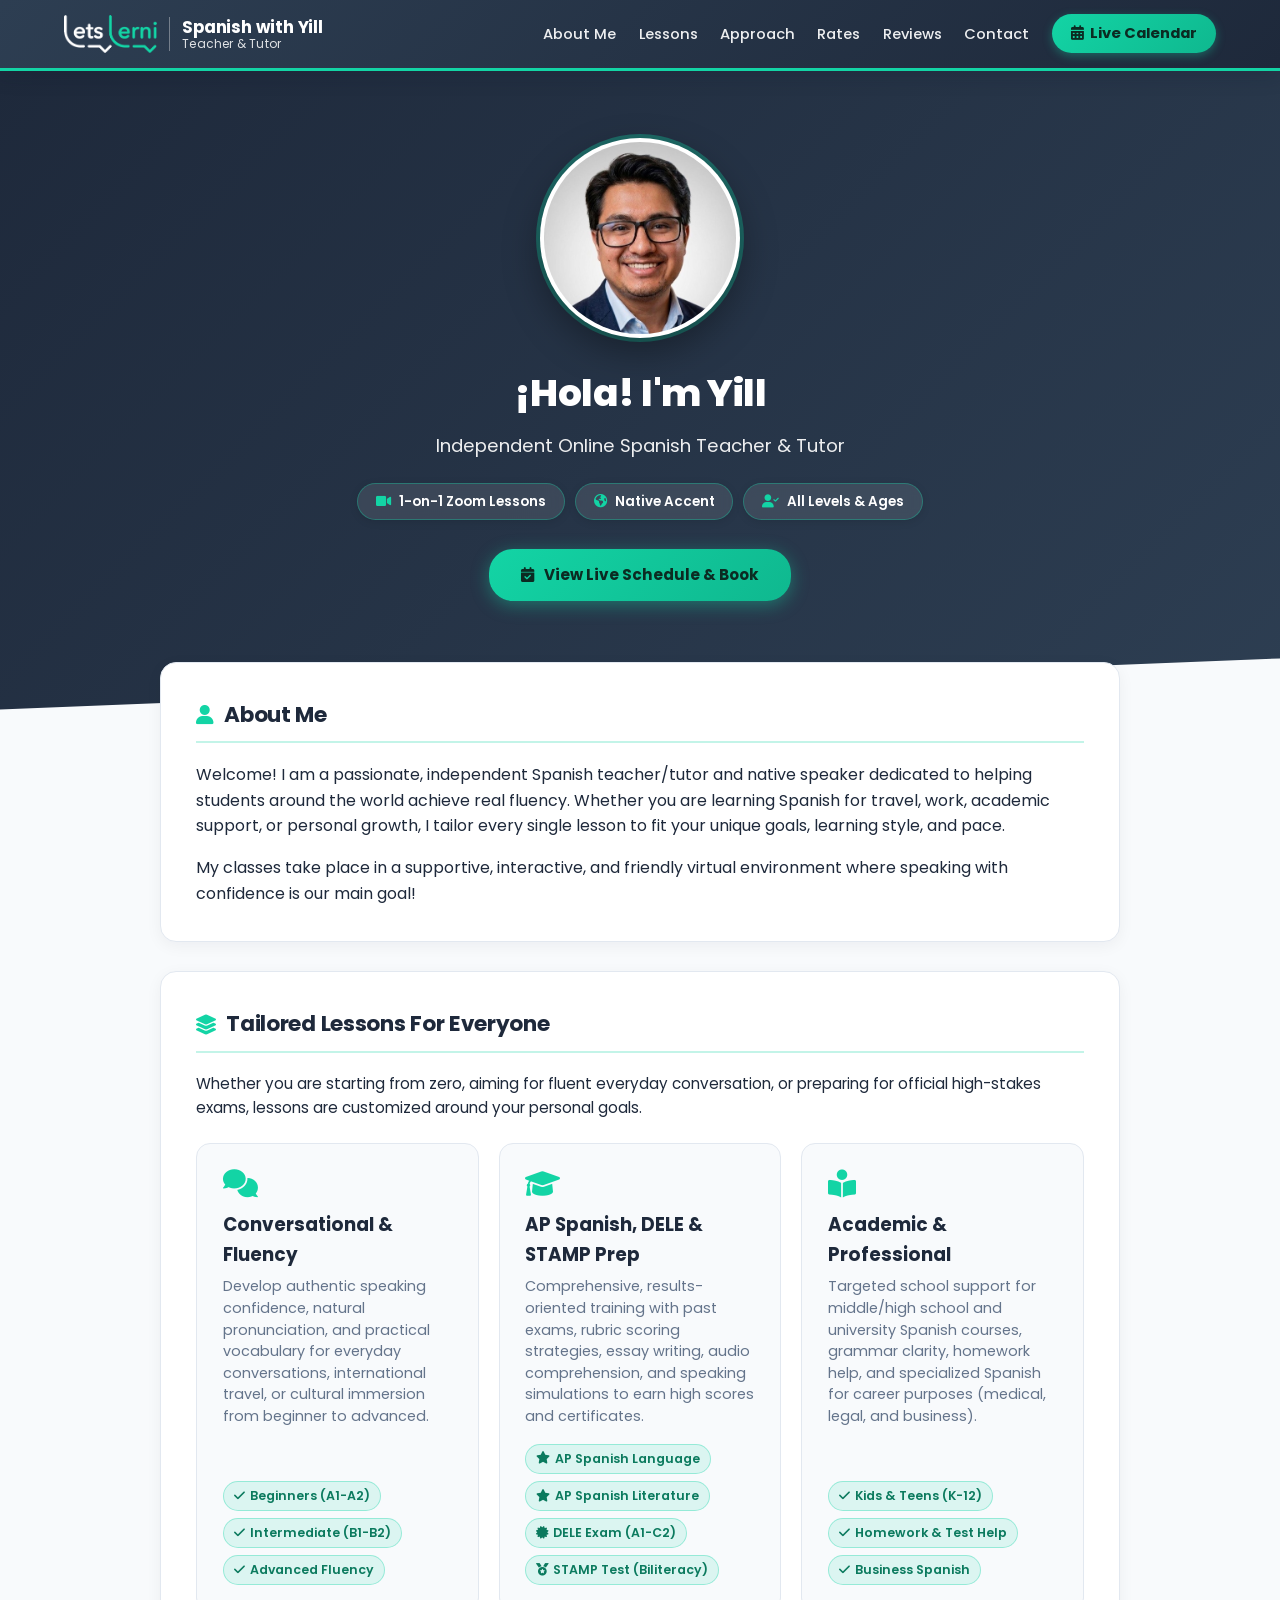
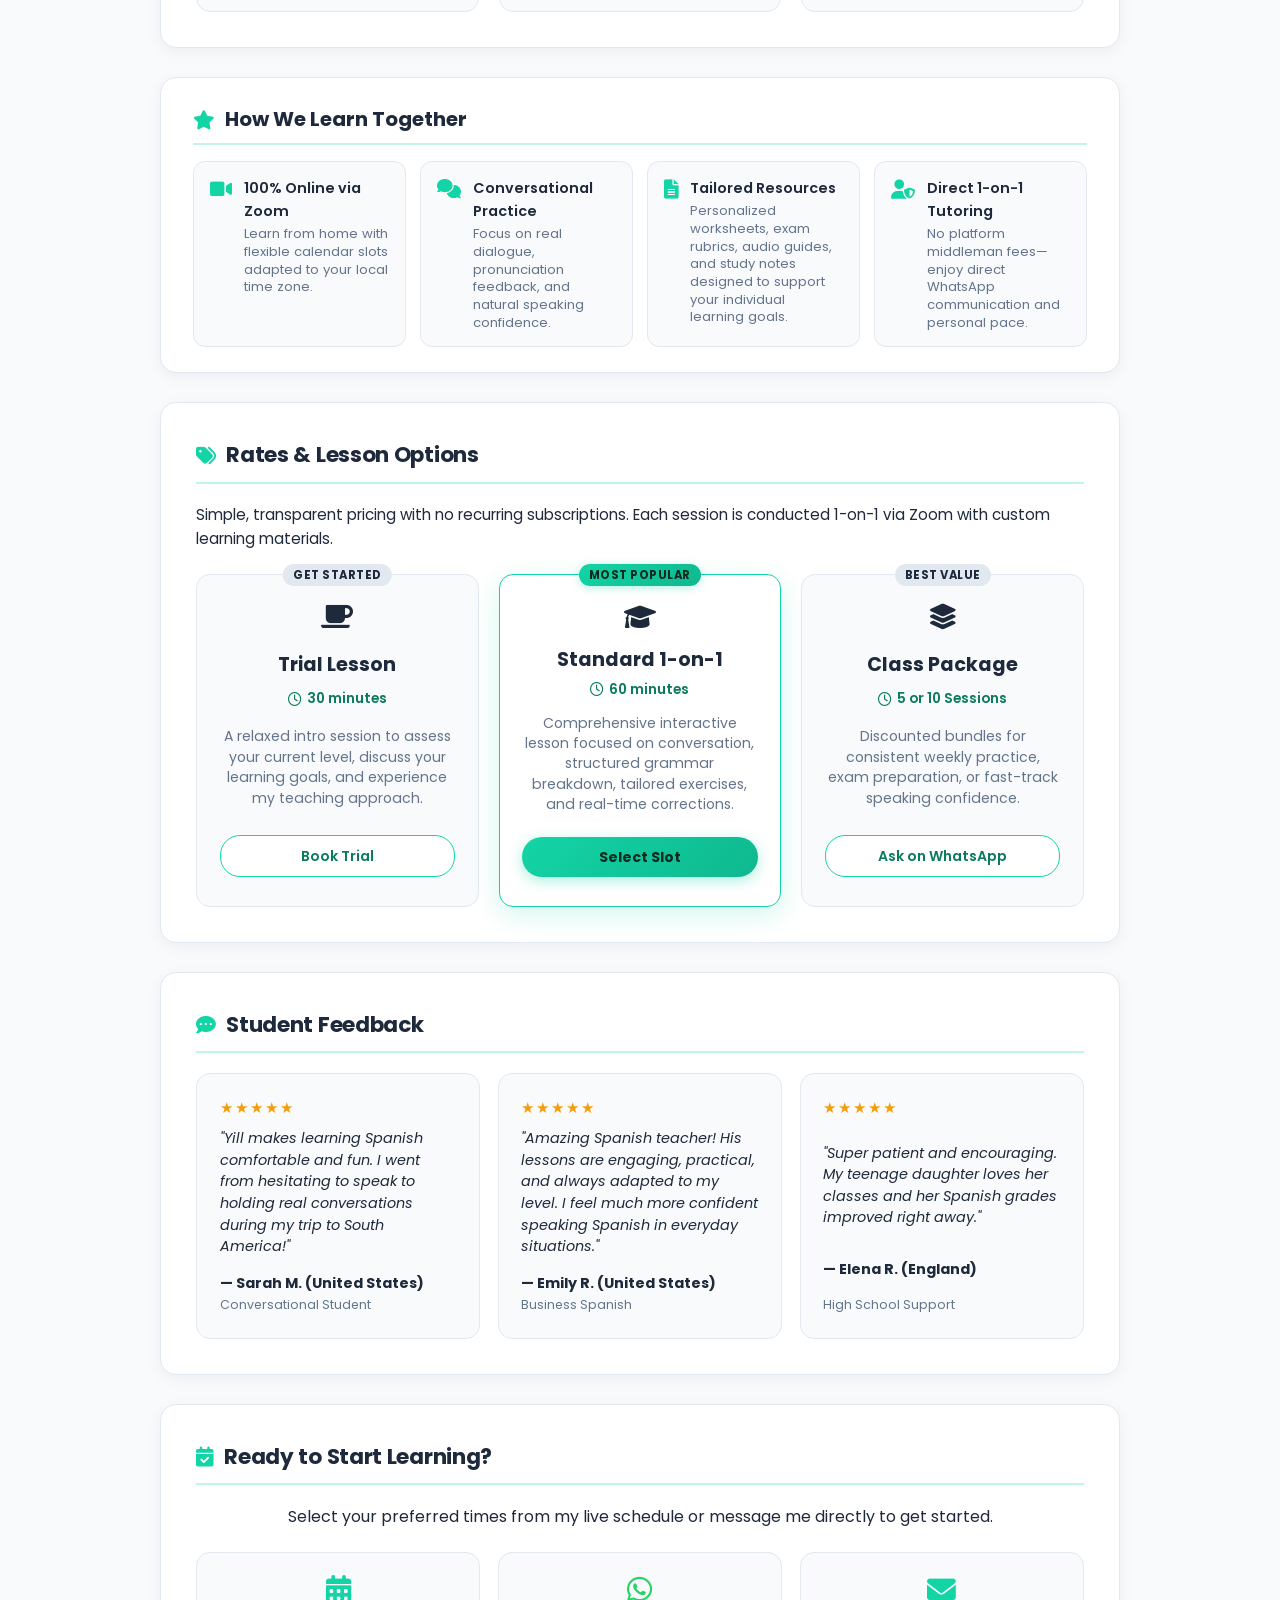
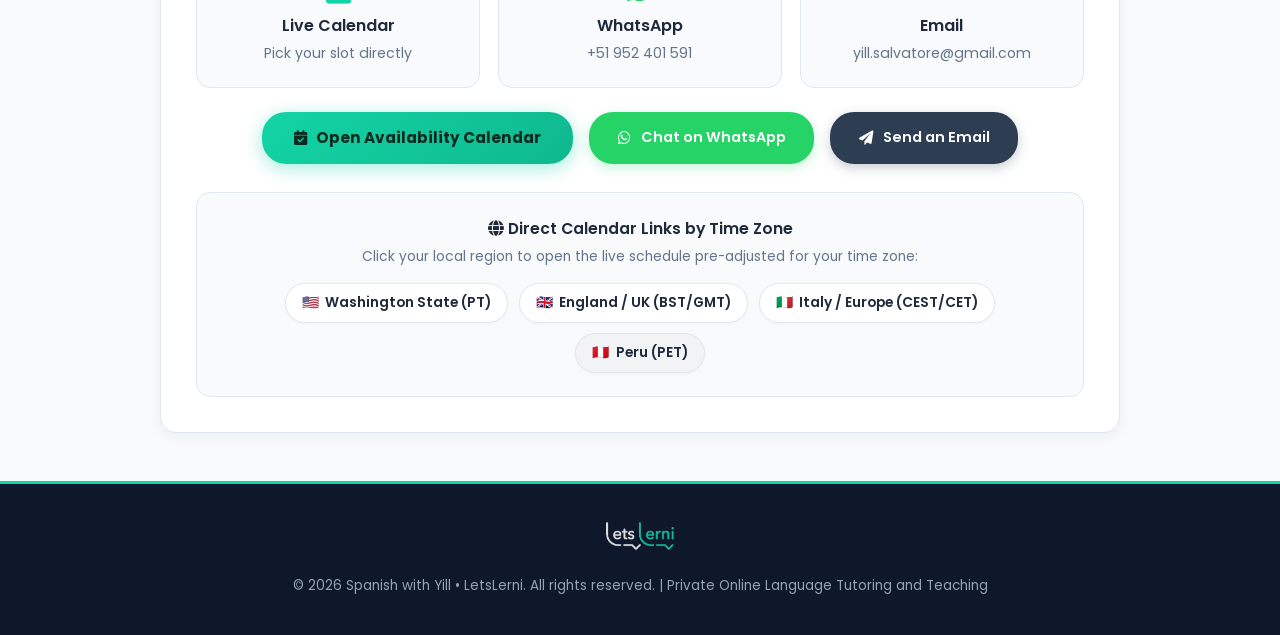
==== commit 4bb2db8c: "small details" ====
--- a/index.html
+++ b/index.html
@@ -222,14 +222,14 @@
                 </div>
                 <div class="testimonial-card">
                     <div class="stars">★★★★★</div>
-                    <p class="quote">"The scheduling across time zones is effortless, and every lesson is tailored around topics I actually use in my daily work."</p>
-                    <div class="author">— David K. (United Kingdom)</div>
+                    <p class="quote">"Amazing Spanish teacher! His lessons are engaging, practical, and always adapted to my level. I feel much more confident speaking Spanish in everyday situations."</p>
+                    <div class="author">— Emily R. (United States)</div>
                     <div class="role">Business Spanish</div>
                 </div>
                 <div class="testimonial-card">
                     <div class="stars">★★★★★</div>
                     <p class="quote">"Super patient and encouraging. My teenage daughter loves her classes and her Spanish grades improved right away."</p>
-                    <div class="author">— Elena R. (Italy)</div>
+                    <div class="author">— Elena R. (England)</div>
                     <div class="role">High School Support</div>
                 </div>
             </div>
